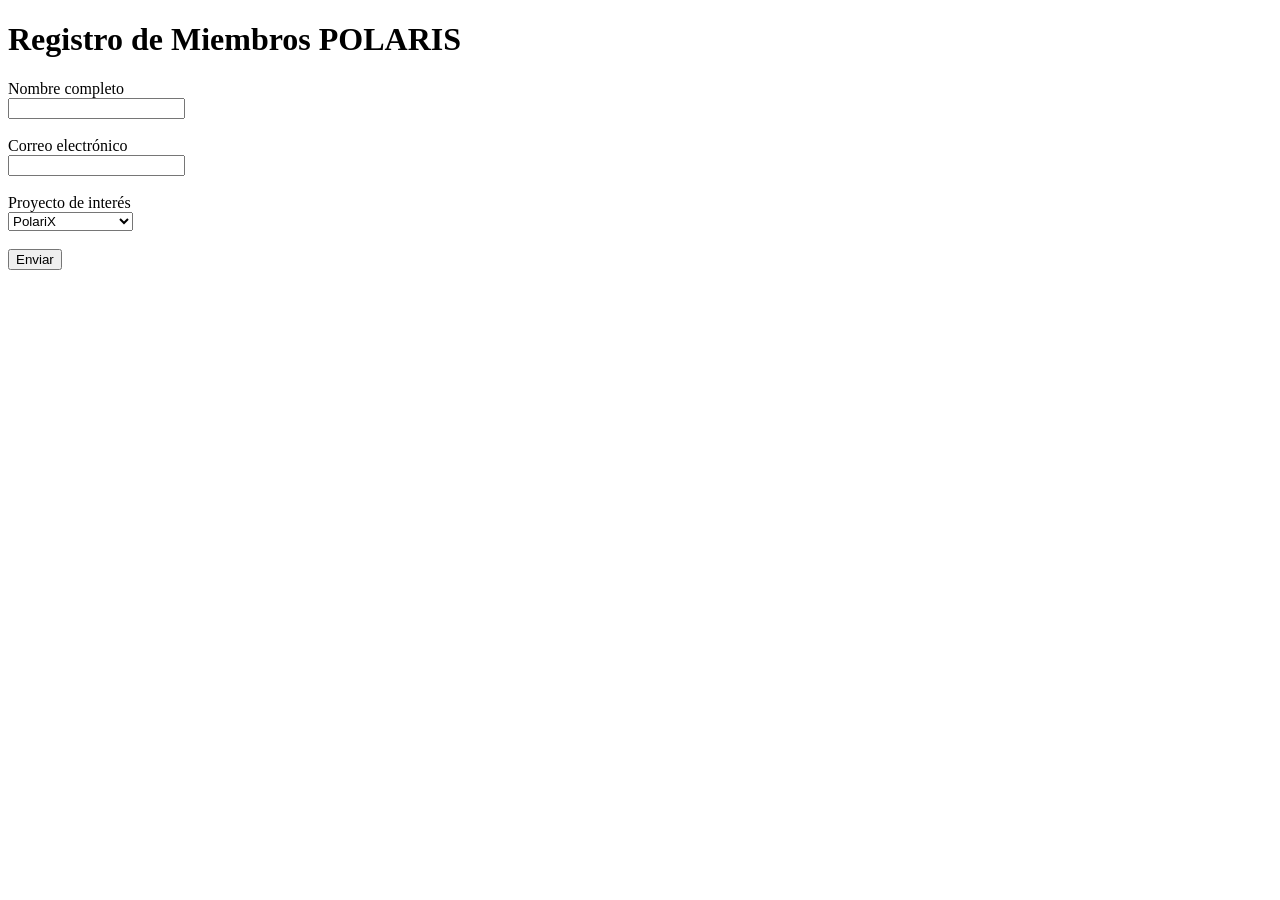
==== registro.html @ 7be594bd "Initial commit" ====
<!DOCTYPE html>
<html lang="es">

<head>
    <meta charset="UTF-8">
    <title>Registro POLARIS</title>
</head>

<body>

<h1>Registro de Miembros POLARIS</h1>

<form>

<label>Nombre completo</label><br>
<input type="text"><br><br>

<label>Correo electrónico</label><br>
<input type="email"><br><br>

<label>Proyecto de interés</label><br>
<select>
<option>PolariX</option>
<option>Mentes en Órbita</option>
<option>Hydronautas</option>
</select><br><br>

<button type="submit">Enviar</button>

</form>

</body>

</html>
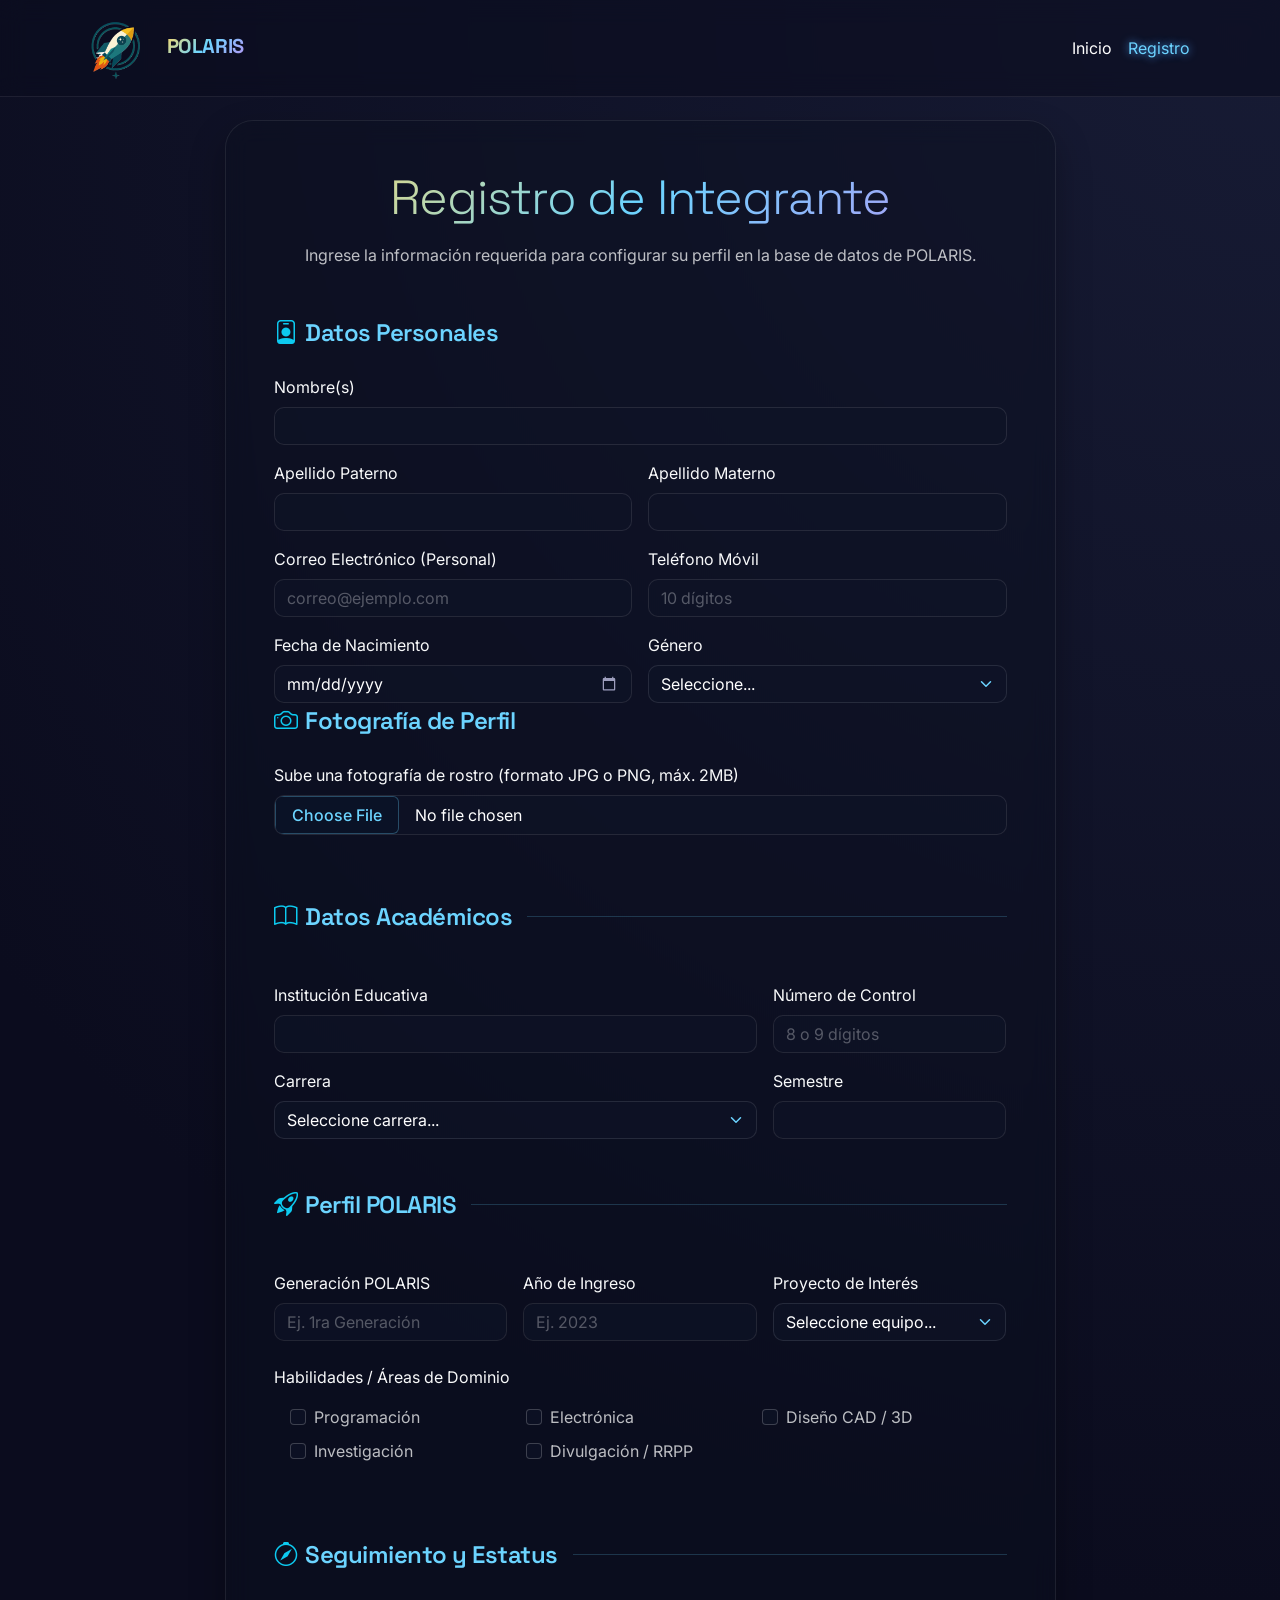
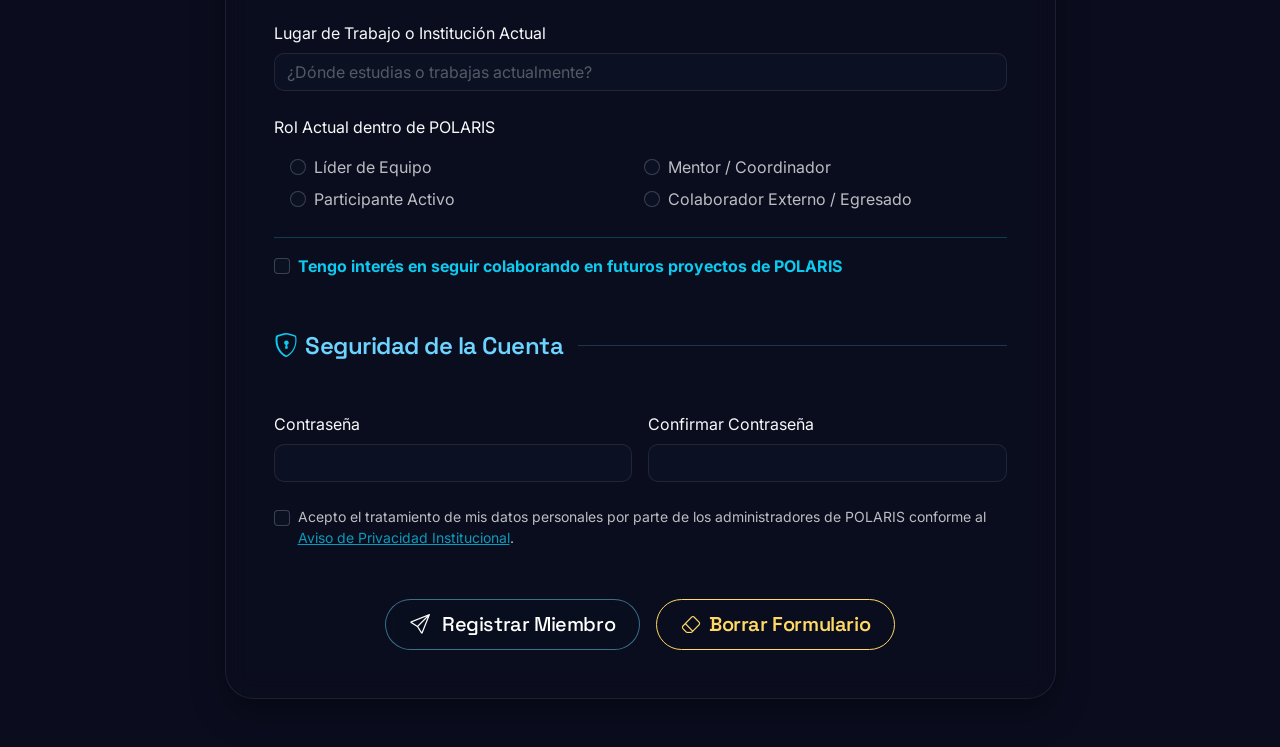
==== commit 667fecb4: "feat: agregar inputs avanzados al formulario de membresía POLARIS" ====
--- a/registro.html
+++ b/registro.html
@@ -1,34 +1,270 @@
 <!DOCTYPE html>
+
 <html lang="es">
-
-<head>
-    <meta charset="UTF-8">
-    <title>Registro POLARIS</title>
-</head>
-
-<body>
-
-<h1>Registro de Miembros POLARIS</h1>
-
-<form>
-
-<label>Nombre completo</label><br>
-<input type="text"><br><br>
-
-<label>Correo electrónico</label><br>
-<input type="email"><br><br>
-
-<label>Proyecto de interés</label><br>
-<select>
-<option>PolariX</option>
-<option>Mentes en Órbita</option>
-<option>Hydronautas</option>
-</select><br><br>
-
-<button type="submit">Enviar</button>
-
-</form>
-
-</body>
-
-</html>
+  <head>
+  <meta charset="UTF-8">
+    <meta name="viewport" content="width=device-width, initial-scale=1.0">
+    <title>Registro | POLARIS Registry</title>
+    <link href="https://cdn.jsdelivr.net/npm/bootstrap@5.3.2/dist/css/bootstrap.min.css" rel="stylesheet">
+    <link rel="stylesheet" href="https://cdn.jsdelivr.net/npm/bootstrap-icons@1.11.3/font/bootstrap-icons.min.css">
+    <link href="https://fonts.googleapis.com/css2?family=Space+Grotesk:wght@400;500;600;700&family=Inter:wght@300;400;500;600&display=swap" rel="stylesheet">
+    <link rel="stylesheet" href="css/styles.css">
+  </head>
+<body class="fondo-estelar">
+
+  <nav class="navbar navbar-expand-lg navbar-dark fixed-top navbar-vidrio">
+    <div class="container">
+    <a class="navbar-brand" href="index.html">
+<img src="images/logo.png"
+alt="Polaris"
+class="imagen-circular"
+style="height: 70px; width: 70px; margin-right: 10px; object-fit: cover;">      <span class="fw-bold texto-degradado">POLARIS</span>
+</a>
+<button class="navbar-toggler" type="button" data-bs-toggle="collapse" data-bs-target="#navbarPolaris">
+<span class="navbar-toggler-icon"></span>
+</button>
+<div class="collapse navbar-collapse" id="navbarPolaris">
+<ul class="navbar-nav ms-auto mb-2 mb-lg-0">
+<li class="nav-item"><a class="nav-link" href="index.html">Inicio</a></li>
+<li class="nav-item"><a class="nav-link active text-info" href="registro.html">Registro</a></li>
+</ul>
+</div>
+</div>
+</nav>
+
+<main class="container py-5 mt-5">
+<div class="row justify-content-center mt-4">
+<div class="col-lg-10 col-xl-9">
+
+  <div class="tarjeta-vidrio p-4 p-md-5">
+    <div class="text-center mb-5">
+      <h2 class="display-5 texto-degradado mb-3">Registro de Integrante</h2>
+      <p class="text-light opacity-75">Ingrese la información requerida para configurar su perfil en la base de datos de POLARIS.</p>
+    </div>
+
+    <form action="#" method="POST" id="registration-form">
+        
+      <fieldset class="mb-5">
+        <legend class="fs-4 mb-4"><i class="bi bi-person-badge text-info me-2"></i>Datos Personales</legend>
+        
+        <div class="mb-3">
+          <label for="first-name" class="form-label text-light">Nombre(s)</label>
+          <input type="text" class="form-control input-espacial" id="first-name" name="first-name" required>
+        </div>
+
+        <div class="row g-3 mb-3">
+          <div class="col-md-6">
+            <label for="last-name-p" class="form-label text-light">Apellido Paterno</label>
+            <input type="text" class="form-control input-espacial" id="last-name-p" name="last-name-p" required>
+          </div>
+          <div class="col-md-6">
+            <label for="last-name-m" class="form-label text-light">Apellido Materno</label>
+            <input type="text" class="form-control input-espacial" id="last-name-m" name="last-name-m" required>
+          </div>
+        </div>
+
+        <div class="row g-3 mb-3">
+          <div class="col-md-6">
+            <label for="personal-email" class="form-label text-light">Correo Electrónico (Personal)</label>
+            <input type="email" class="form-control input-espacial" id="personal-email" name="personal-email" required placeholder="correo@ejemplo.com">
+          </div>
+          <div class="col-md-6">
+            <label for="phone" class="form-label text-light">Teléfono Móvil</label>
+            <input type="tel" class="form-control input-espacial" id="phone" name="phone" required placeholder="10 dígitos" pattern="[0-9]{10}">
+          </div>
+        </div>
+
+        <div class="row g-3">
+          <div class="col-md-6">
+            <label for="birth-date" class="form-label text-light">Fecha de Nacimiento</label>
+            <input type="date" class="form-control input-espacial" id="birth-date" name="birth-date" required>
+          </div>
+          <div class="col-md-6">
+            <label for="gender" class="form-label text-light">Género</label>
+            <select class="form-select input-espacial" id="gender" name="gender" required>
+              <option value="" disabled selected>Seleccione...</option>
+              <option value="M">Masculino</option>
+              <option value="F">Femenino</option>
+              <option value="O">Otro / Prefiero no decirlo</option>
+            </select>
+          </div>
+        </div>
+        <legend class="fs-4 mb-4"><i class="bi bi-camera text-info me-2"></i>Fotografía de Perfil</legend>
+<div class="mb-3">
+<label for="profile-pic" class="form-label text-light">Sube una fotografía de rostro (formato JPG o PNG, máx. 2MB)</label>
+<input type="file" class="form-control input-espacial" id="profile-pic" name="profile-pic" accept="image/png, image/jpeg" required>
+</div>
+      </fieldset>
+      
+
+
+
+      <fieldset class="mb-5">
+        <legend class="fs-4 mb-4"><i class="bi bi-book text-info me-2"></i>Datos Académicos</legend>
+        
+        <div class="row g-3 mb-3">
+          <div class="col-md-8">
+            <label for="institution" class="form-label text-light">Institución Educativa</label>
+            <input type="text" class="form-control input-espacial" id="institution" name="institution" required>
+          </div>
+          <div class="col-md-4">
+            <label for="student-id" class="form-label text-light">Número de Control</label>
+            <input type="text" class="form-control input-espacial" id="student-id" name="student-id" placeholder="8 o 9 dígitos" required>
+          </div>
+        </div>
+
+        <div class="row g-3">
+          <div class="col-md-8">
+            <label for="career" class="form-label text-light">Carrera</label>
+            <select class="form-select input-espacial" id="career" name="career" required>
+              <option value="" disabled selected>Seleccione carrera...</option>
+              <option value="sistemas">Ing. en Sistemas Computacionales</option>
+              <option value="mecatronica">Ing. Mecatrónica</option>
+              <option value="electronica">Ing. Electrónica</option>
+              <option value="redes">Ing. en Redes</option>
+              <option value="otra">Otra</option>
+            </select>
+          </div>
+          <div class="col-md-4">
+            <label for="semester" class="form-label text-light">Semestre</label>
+            <input type="number" class="form-control input-espacial" id="semester" name="semester" min="1" max="14" required>
+          </div>
+        </div>
+      </fieldset>
+
+      <fieldset class="mb-5">
+        <legend class="fs-4 mb-4"><i class="bi bi-rocket-takeoff text-info me-2"></i>Perfil POLARIS</legend>
+        
+        <div class="row g-3 mb-4">
+          <div class="col-md-4">
+            <label for="polaris-gen" class="form-label text-light">Generación POLARIS</label>
+            <input type="text" class="form-control input-espacial" id="polaris-gen" name="polaris-gen" placeholder="Ej. 1ra Generación" required>
+          </div>
+          <div class="col-md-4">
+            <label for="admission-year" class="form-label text-light">Año de Ingreso</label>
+            <input type="number" class="form-control input-espacial" id="admission-year" name="admission-year" min="2020" max="2030" placeholder="Ej. 2023" required>
+          </div>
+          <div class="col-md-4">
+            <label for="project-interest" class="form-label text-light">Proyecto de Interés</label>
+            <select class="form-select input-espacial" id="project-interest" name="project-interest" required>
+              <option value="" disabled selected>Seleccione equipo...</option>
+              <option value="mentes">Mentes en Órbita</option>
+              <option value="polarix">PolariX</option>
+              <option value="hydronautas">Hydronautas</option>
+              <option value="otro">Otro</option>
+            </select>
+          </div>
+        </div>
+
+        <div class="mb-4">
+          <label class="form-label text-light d-block mb-3">Habilidades / Áreas de Dominio</label>
+          <div class="row g-2 px-3">
+            <div class="col-md-4 col-sm-6">
+              <div class="form-check custom-checkbox">
+                <input class="form-check-input input-espacial-check" type="checkbox" value="programacion" id="hab-prog">
+                <label class="form-check-label text-light opacity-75" for="hab-prog">Programación</label>
+              </div>
+            </div>
+            <div class="col-md-4 col-sm-6">
+              <div class="form-check custom-checkbox">
+                <input class="form-check-input input-espacial-check" type="checkbox" value="electronica" id="hab-elec">
+                <label class="form-check-label text-light opacity-75" for="hab-elec">Electrónica</label>
+              </div>
+            </div>
+            <div class="col-md-4 col-sm-6">
+              <div class="form-check custom-checkbox">
+                <input class="form-check-input input-espacial-check" type="checkbox" value="cad" id="hab-cad">
+                <label class="form-check-label text-light opacity-75" for="hab-cad">Diseño CAD / 3D</label>
+              </div>
+            </div>
+            <div class="col-md-4 col-sm-6">
+              <div class="form-check custom-checkbox">
+                <input class="form-check-input input-espacial-check" type="checkbox" value="investigacion" id="hab-inv">
+                <label class="form-check-label text-light opacity-75" for="hab-inv">Investigación</label>
+              </div>
+            </div>
+            <div class="col-md-4 col-sm-6">
+              <div class="form-check custom-checkbox">
+                <input class="form-check-input input-espacial-check" type="checkbox" value="divulgacion" id="hab-div">
+                <label class="form-check-label text-light opacity-75" for="hab-div">Divulgación / RRPP</label>
+              </div>
+            </div>
+          </div>
+        </div>
+      </fieldset>
+
+      <fieldset class="mb-5">
+        <legend class="fs-4 mb-4"><i class="bi bi-compass text-info me-2"></i>Seguimiento y Estatus</legend>
+
+        <div class="mb-4">
+          <label for="current-workplace" class="form-label text-light">Lugar de Trabajo o Institución Actual</label>
+          <input type="text" class="form-control input-espacial" id="current-workplace" name="current-workplace" placeholder="¿Dónde estudias o trabajas actualmente?">
+        </div>
+
+        <div class="mb-4">
+          <label class="form-label text-light d-block mb-3">Rol Actual dentro de POLARIS</label>
+          <div class="row g-2 px-3">
+            <div class="col-md-6">
+              <div class="form-check">
+                <input class="form-check-input input-espacial-radio" type="radio" name="current-role" id="rol-lider" value="lider" required>
+                <label class="form-check-label text-light opacity-75" for="rol-lider">Líder de Equipo</label>
+              </div>
+              <div class="form-check mt-2">
+                <input class="form-check-input input-espacial-radio" type="radio" name="current-role" id="rol-participante" value="participante" required >
+                <label class="form-check-label text-light opacity-75" for="rol-participante">Participante Activo</label>
+              </div>
+            </div>
+            <div class="col-md-6">
+              <div class="form-check">
+                <input class="form-check-input input-espacial-radio" type="radio" name="current-role" id="rol-mentor" value="mentor" required>
+                <label class="form-check-label text-light opacity-75" for="rol-mentor">Mentor / Coordinador</label>
+              </div>
+              <div class="form-check mt-2">
+                <input class="form-check-input input-espacial-radio" type="radio" name="current-role" id="rol-colaborador" value="colaborador" required>
+                <label class="form-check-label text-light opacity-75" for="rol-colaborador">Colaborador Externo / Egresado</label>
+              </div>
+            </div>
+          </div>
+        </div>
+
+        <div class="form-check custom-checkbox mt-4 border-top border-info border-opacity-25 pt-3">
+          <input class="form-check-input input-espacial-check" type="checkbox" value="si" id="continue-collaborating" >
+          <label class="form-check-label text-info fw-bold" for="continue-collaborating">
+            Tengo interés en seguir colaborando en futuros proyectos de POLARIS
+          </label>
+        </div>
+      </fieldset>
+
+      <fieldset class="mb-5">
+        <legend class="fs-4 mb-4"><i class="bi bi-shield-lock text-info me-2"></i>Seguridad de la Cuenta</legend>
+        <div class="row g-3">
+          <div class="col-md-6">
+            <label for="password" class="form-label text-light">Contraseña</label>
+            <input type="password" class="form-control input-espacial" id="password" name="password" required minlength="8">
+          </div>
+          <div class="col-md-6">
+            <label for="confirm-password" class="form-label text-light">Confirmar Contraseña</label>
+            <input type="password" class="form-control input-espacial" id="confirm-password" name="confirm-password" required minlength="8">
+          </div>
+        </div>
+
+        <br>
+        <div class="form-check custom-checkbox">
+          <input class="form-check-input input-espacial-check" type="checkbox" value="" id="privacyPolicy" required>
+          <label class="form-check-label text-light small opacity-75" for="privacyPolicy">
+            Acepto el tratamiento de mis datos personales por parte de los administradores de POLARIS conforme al <a href="#" class="text-info">Aviso de Privacidad Institucional</a>.
+          </label>
+          <div class="invalid-feedback">
+            Debe aceptar los términos para continuar.
+          </div>
+        </div>
+      </fieldset>
+
+      <div class="d-flex flex-wrap gap-3 justify-content-center mt-4">
+        <button type="submit" class="btn boton-neon btn-lg px-4"><i class="bi bi-send me-2"></i> Registrar Miembro</button>
+        <button type="reset" class="btn boton-contorno-neon btn-lg px-4"><i class="bi bi-eraser me-2"></i>Borrar Formulario</button>
+      </div>
+    </form>
+
+  </div>
+</div>
--- a/css/styles.css
+++ b/css/styles.css
@@ -0,0 +1,305 @@
+/* === RESET Y BASE === */
+* {
+  margin: 0;
+  padding: 0;
+  box-sizing: border-box;
+}
+
+body {
+  font-family: 'Inter', sans-serif;
+  background-color: #0B0C1E;
+  color: #e0e0f0;
+  scroll-behavior: smooth;
+  display: flex;
+  flex-direction: column;
+  min-height: 100vh; /* Para que el footer se quede abajo si hay poco contenido */
+}
+
+/* Utilidad para páginas   secundarias que no tienen imagen hero */
+.fondo-estelar {
+  background-image: radial-gradient(circle at top right, rgba(26, 31, 58, 0.8), #0B0C1E 60%);
+}
+
+h1, h2, h3, h4, h5, legend, .navbar-brand, .btn {
+  font-family: 'Space Grotesk', sans-serif;
+  font-weight: 600;
+  letter-spacing: -0.02em;
+}
+
+/* === VARIABLES (paleta de colores) === */
+:root {
+  --espacio-profundo: #0B0C1E;
+  --nebulosa: #1A1F3A;
+  --noche-violacea: #2D2F5E;
+  --neon-azul: #4A9FF5;
+  --cian-cosmico: #6CD4FF;
+  --brillo-estelar: #FFD966;
+  --fondo-vidrio: rgba(10, 15, 30, 0.4);
+  --borde-vidrio: rgba(255, 255, 255, 0.08);
+}
+
+.texto-degradado {
+  background: linear-gradient(135deg, #FFD966, #6CD4FF, #B794F4);
+  -webkit-background-clip: text;
+  -webkit-text-fill-color: transparent;
+  background-clip: text;
+}
+
+/* === BARRA DE NAVEGACIÓN === */
+.navbar-vidrio {
+  background: rgba(11, 12, 30, 0.6); /* Un poco más opaco para legibilidad global */
+  backdrop-filter: blur(12px);
+  -webkit-backdrop-filter: blur(12px);
+  border-bottom: 1px solid var(--borde-vidrio);
+}
+.navbar-vidrio .navbar-brand,
+.navbar-vidrio .nav-link {
+  color: white !important;
+  transition: color 0.2s;
+}
+.navbar-vidrio .nav-link:hover, .navbar-vidrio .nav-link.active {
+  color: var(--cian-cosmico) !important;
+  text-shadow: 0 0 8px var(--neon-azul);
+}
+
+/* === BOTONES PERSONALIZADOS === */
+.boton-neon {
+  border-radius: 50px;
+  padding: 0.6rem 2rem;
+  font-weight: 500;
+  border: 1px solid rgba(106, 212, 255, 0.5);
+  background: rgba(10, 20, 40, 0.2);
+  backdrop-filter: blur(4px);
+  color: white;
+  transition: 0.2s;
+}
+.boton-neon:hover {
+  background: var(--neon-azul);
+  border-color: var(--neon-azul);
+  color: #0B0C1E;
+  box-shadow: 0 0 25px var(--neon-azul);
+  transform: translateY(-2px);
+}
+.boton-contorno-neon {
+  border-radius: 50px;
+  border: 1px solid var(--brillo-estelar);
+  color: var(--brillo-estelar);
+  background: transparent;
+  transition: 0.2s;
+}
+.boton-contorno-neon:hover {
+  background: var(--brillo-estelar);
+  border-color: var(--brillo-estelar);
+  color: #0B0C1E;
+  box-shadow: 0 0 25px var(--brillo-estelar);
+  transform: translateY(-2px);
+}
+
+/* === TARJETAS DE VIDRIO (glassmorphism) === */
+.tarjeta-vidrio {
+  background: var(--fondo-vidrio);
+  backdrop-filter: blur(12px);
+  -webkit-backdrop-filter: blur(12px);
+  border: 1px solid var(--borde-vidrio);
+  border-radius: 28px;
+  transition: transform 0.3s ease, border-color 0.2s;
+  overflow: hidden;
+  color: #f0f0ff;
+  box-shadow: 0 15px 35px rgba(0, 0, 0, 0.3);
+}
+/* Evitar el hover transform en el formulario para no marear al usuario al escribir */
+div.tarjeta-vidrio:not(.p-4):hover {
+  transform: translateY(-8px);
+  border-color: rgba(106, 212, 255, 0.3);
+}
+
+/* === ESTILOS DEL FORMULARIO DE REGISTRO === */
+fieldset {
+  border: none;
+  border-top: 1px solid rgba(106, 212, 255, 0.2);
+  padding-top: 1.5rem;
+  margin-top: 1.5rem;
+}
+fieldset:first-of-type {
+  border-top: none;
+  padding-top: 0;
+  margin-top: 0;
+}
+legend {
+  color: var(--cian-cosmico);
+  padding-right: 15px;
+  width: auto;
+  float: none;
+}
+
+.input-espacial {
+  background-color: rgba(15, 20, 40, 0.6) !important;
+  border: 1px solid rgba(255, 255, 255, 0.1) !important;
+  color: #fff !important;
+  border-radius: 10px;
+  transition: all 0.3s ease;
+}
+.input-espacial::placeholder {
+  color: rgba(255, 255, 255, 0.3) !important;
+}
+.input-espacial:focus {
+  background-color: rgba(20, 30, 60, 0.8) !important;
+  border-color: var(--cian-cosmico) !important;
+  box-shadow: 0 0 15px rgba(108, 212, 255, 0.2) !important;
+  outline: none;
+}
+/* Color de iconos en selects */
+.form-select.input-espacial {
+  background-image: url("data:image/svg+xml,%3csvg xmlns='http://www.w3.org/2000/svg' viewBox='0 0 16 16'%3e%3cpath fill='none' stroke='%236CD4FF' stroke-linecap='round' stroke-linejoin='round' stroke-width='2' d='m2 5 6 6 6-6'/%3e%3c/svg%3e") !important;
+}
+/* Color del calendario en input type="date" (Solo Webkit) */
+.input-espacial::-webkit-calendar-picker-indicator {
+  filter: invert(1) sepia(100%) saturate(10000%) hue-rotate(180deg);
+  opacity: 0.7;
+  cursor: pointer;
+}
+
+/* === SECCIONES DEL INDEX === */
+section {
+  scroll-margin-top: 70px;
+  padding: 5rem 0;
+  position: relative;
+}
+
+/* === HERO === */
+.hero {
+  min-height: 90vh;
+  display: flex;
+  align-items: center;
+  position: relative;
+  padding: 0;
+  background-image: url('https://images.unsplash.com/photo-1446776811953-b23d57bd21aa?ixlib=rb-4.0.3&auto=format&fit=crop&w=1950&q=80');
+  background-size: cover;
+  background-position: center 30%;
+  background-attachment: fixed;
+}
+.hero-capa {
+  position: absolute;
+  top: 0; left: 0; width: 100%; height: 100%;
+  background: radial-gradient(circle at 20% 30%, rgba(11,12,30,0.65) 0%, rgba(10,15,40,0.85) 100%);
+}
+
+/* === CÍRCULO LOGO  === */
+.circulo-logo {
+  width: 200px;
+  height: 200px;
+  border-radius: 50%;
+  background: linear-gradient(145deg, #1A1F3A, #2D2F5E);
+  display: flex;
+  align-items: center;
+  justify-content: center;
+  margin: 0 auto;
+  border: 2px solid var(--cian-cosmico);
+}
+
+/* === MIEMBROS Y PROYECTOS (Código original conservado) === */
+.img-proyecto {
+  height: 200px;
+  object-fit: cover;
+  border-bottom: 2px solid var(--neon-azul);
+}
+.insignia-proyecto {
+  background: rgba(45, 47, 94, 0.7);
+  backdrop-filter: blur(4px);
+  padding: 0.3rem 1rem;
+  border-radius: 40px;
+  font-size: 0.8rem;
+  border-left: 3px solid var(--neon-azul);
+  color: #d0daff;
+}
+.seccion-polaris {
+  background-image: url('https://images.unsplash.com/photo-1464802686167-b939a6910659?ixlib=rb-4.0.3&auto=format&fit=crop&w=1950&q=80');
+  background-size: cover;
+  background-position: center 40%;
+  background-attachment: fixed;
+  position: relative;
+  padding: 5rem 0;
+  border-top: 1px solid rgba(106, 212, 255, 0.3);
+  border-bottom: 1px solid rgba(106, 212, 255, 0.3);
+}
+.capa-polaris {
+  position: absolute; top: 0; left: 0; width: 100%; height: 100%;
+  background: radial-gradient(circle at 30% 40%, rgba(0, 5, 15, 0.5) 0%, rgba(0, 5, 20, 0.7) 100%);
+  z-index: 1;
+}
+.seccion-polaris .container { position: relative; z-index: 2; }
+
+/* === PIE DE PÁGINA === */
+footer {
+  background: #070814;
+  border-top: 1px solid #2D2F5E;
+}
+hr { border-color: #2D2F5E; }
+.borde-inferior-info { border-bottom: 3px solid var(--neon-azul); }
+
+
+.imagen-circular {
+  width: 100%; 
+  height: 100%;
+  object-fit: cover; 
+  border-radius: 50%; 
+}
+
+
+
+
+
+
+.input-espacial-check,
+.input-espacial-radio {
+background-color: rgba(15, 20, 40, 0.6);
+border: 1px solid rgba(255, 255, 255, 0.2);
+transition: all 0.3s ease;
+cursor: pointer;
+}
+
+.input-espacial-check:checked,
+.input-espacial-radio:checked {
+background-color: var(--neon-azul) !important;
+border-color: var(--cian-cosmico) !important;
+box-shadow: 0 0 12px rgba(108, 212, 255, 0.4);
+}
+
+.input-espacial-check:focus,
+.input-espacial-radio:focus {
+box-shadow: 0 0 0 0.25rem rgba(108, 212, 255, 0.25);
+border-color: var(--cian-cosmico);
+}
+
+.form-check-label {
+cursor: pointer;
+transition: color 0.3s ease;
+}
+
+.input-espacial-check:checked ~ .form-check-label,
+.input-espacial-radio:checked ~ .form-check-label {
+color: white !important;
+opacity: 1 !important;
+}
+
+
+
+.input-espacial::file-selector-button {
+background-color: rgba(10, 20, 40, 0.8);
+color: var(--cian-cosmico);
+border: 1px solid rgba(106, 212, 255, 0.3);
+border-radius: 6px;
+padding: 0.375rem 1rem;
+margin-inline-end: 1rem;
+transition: all 0.3s ease;
+cursor: pointer;
+font-family: 'Inter', sans-serif;
+font-weight: 500;
+}
+
+.input-espacial::file-selector-button:hover {
+background-color: var(--neon-azul);
+color: #0B0C1E;
+border-color: var(--neon-azul);
+box-shadow: 0 0 15px rgba(106, 212, 255, 0.4);
+}
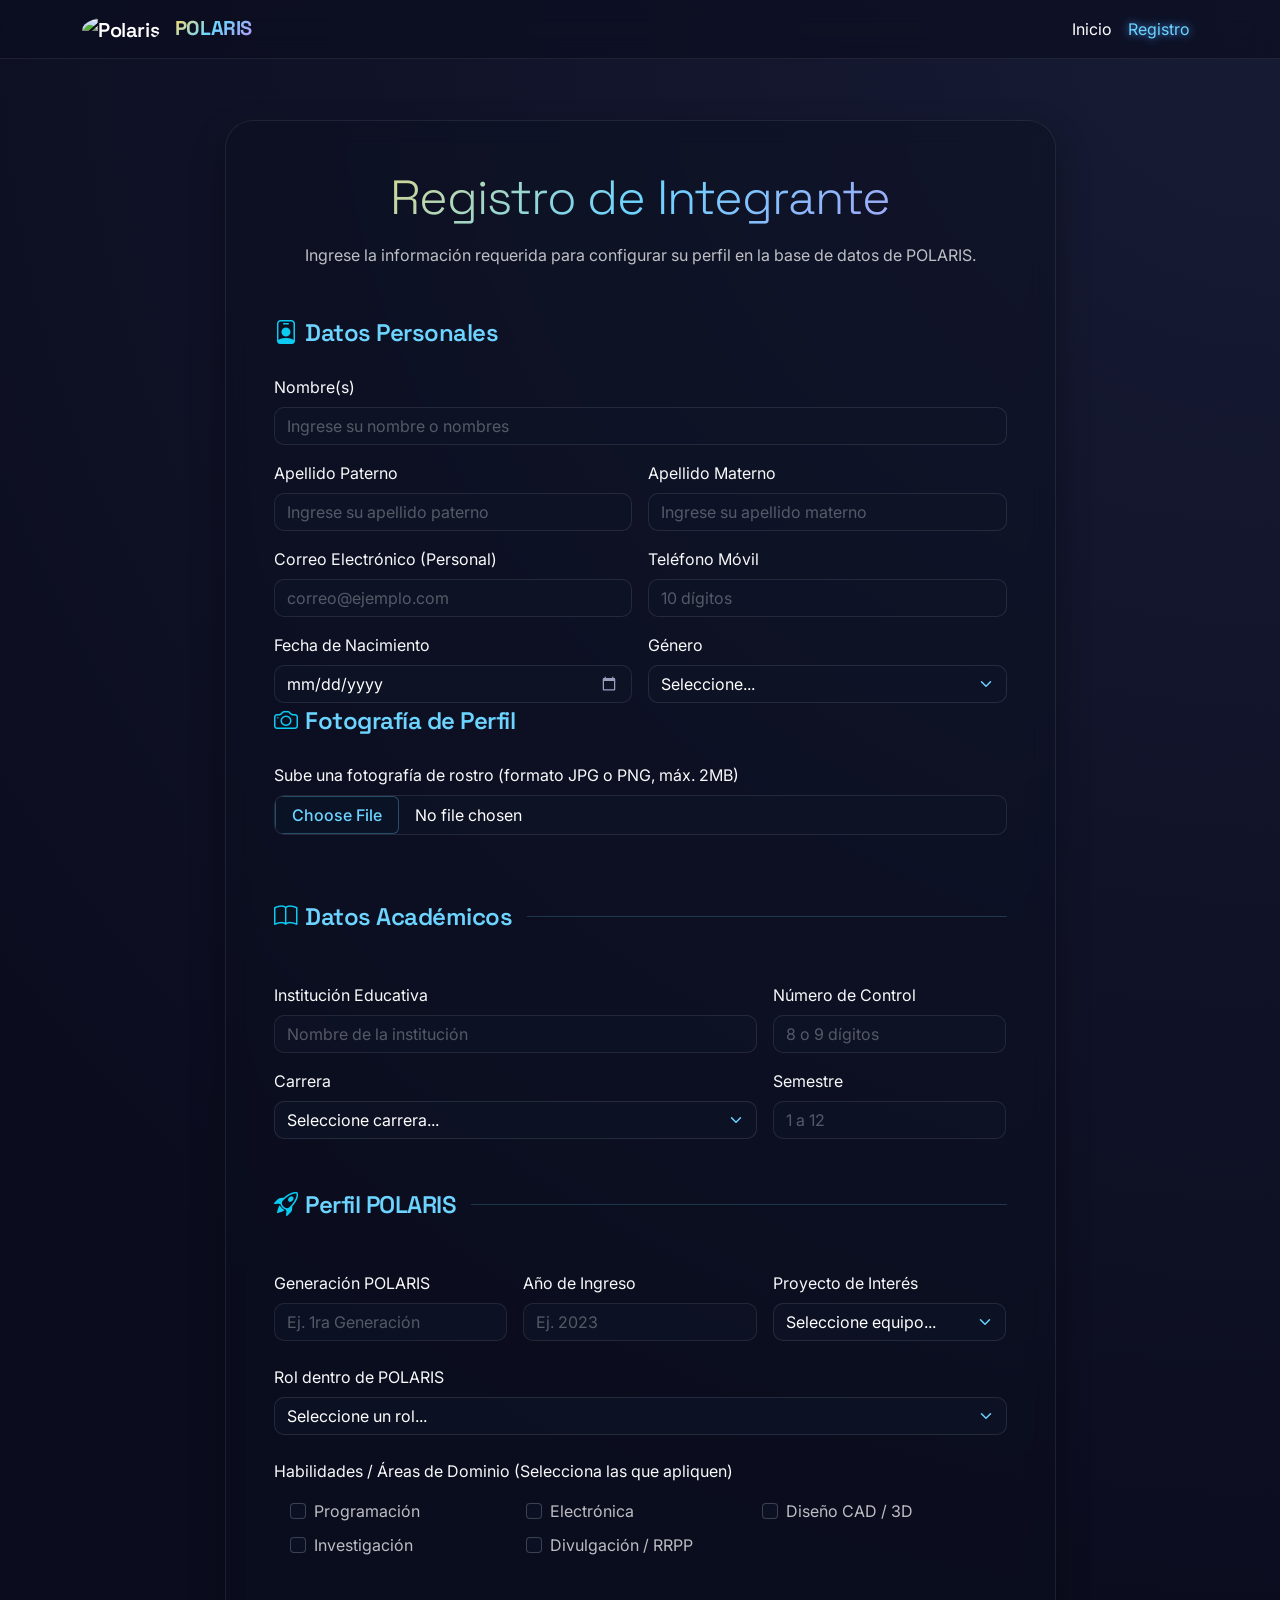
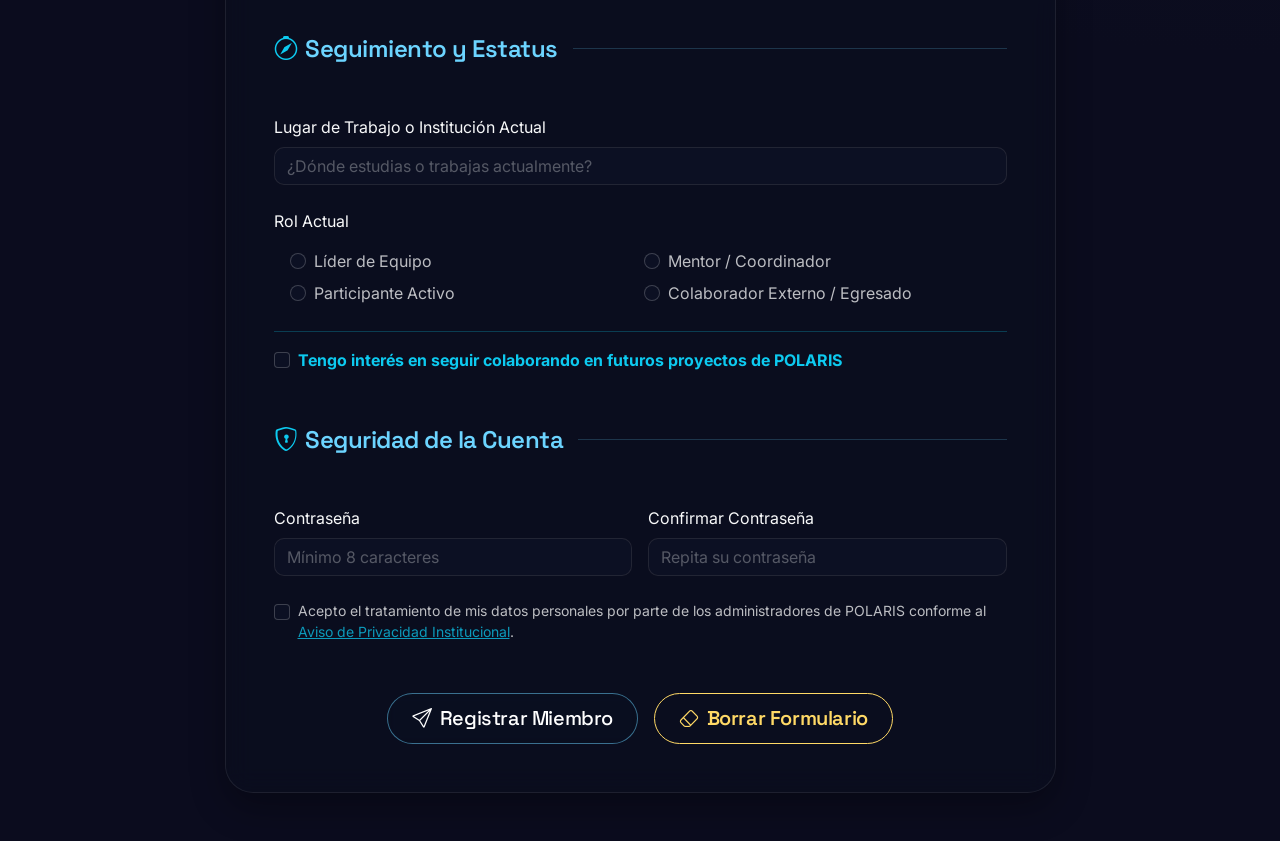
==== commit e0b67ecf: "feat: Implementar validación HTML en formulario POLARIS" ====
--- a/registro.html
+++ b/registro.html
@@ -4,7 +4,7 @@
   <head>
   <meta charset="UTF-8">
     <meta name="viewport" content="width=device-width, initial-scale=1.0">
-    <title>Registro | POLARIS Registry</title>
+    <title>Registro  | POLARIS Registry</title>
     <link href="https://cdn.jsdelivr.net/npm/bootstrap@5.3.2/dist/css/bootstrap.min.css" rel="stylesheet">
     <link rel="stylesheet" href="https://cdn.jsdelivr.net/npm/bootstrap-icons@1.11.3/font/bootstrap-icons.min.css">
     <link href="https://fonts.googleapis.com/css2?family=Space+Grotesk:wght@400;500;600;700&family=Inter:wght@300;400;500;600&display=swap" rel="stylesheet">
@@ -15,7 +15,7 @@
   <nav class="navbar navbar-expand-lg navbar-dark fixed-top navbar-vidrio">
     <div class="container">
     <a class="navbar-brand" href="index.html">
-<img src="images/logo.png"
+<img src="imagenes/logo.png"
 alt="Polaris"
 class="imagen-circular"
 style="height: 70px; width: 70px; margin-right: 10px; object-fit: cover;">      <span class="fw-bold texto-degradado">POLARIS</span>
@@ -49,28 +49,28 @@
         
         <div class="mb-3">
           <label for="first-name" class="form-label text-light">Nombre(s)</label>
-          <input type="text" class="form-control input-espacial" id="first-name" name="first-name" required>
+          <input type="text" class="form-control input-espacial" id="first-name" name="first-name" required maxlength="50" placeholder="Ingrese su nombre o nombres">
         </div>
 
         <div class="row g-3 mb-3">
           <div class="col-md-6">
             <label for="last-name-p" class="form-label text-light">Apellido Paterno</label>
-            <input type="text" class="form-control input-espacial" id="last-name-p" name="last-name-p" required>
+            <input type="text" class="form-control input-espacial" id="last-name-p" name="last-name-p" required maxlength="30" placeholder="Ingrese su apellido paterno">
           </div>
           <div class="col-md-6">
             <label for="last-name-m" class="form-label text-light">Apellido Materno</label>
-            <input type="text" class="form-control input-espacial" id="last-name-m" name="last-name-m" required>
+            <input type="text" class="form-control input-espacial" id="last-name-m" name="last-name-m" required maxlength="30" placeholder="Ingrese su apellido materno">
           </div>
         </div>
 
         <div class="row g-3 mb-3">
           <div class="col-md-6">
             <label for="personal-email" class="form-label text-light">Correo Electrónico (Personal)</label>
-            <input type="email" class="form-control input-espacial" id="personal-email" name="personal-email" required placeholder="correo@ejemplo.com">
+            <input type="email" class="form-control input-espacial" id="personal-email" name="personal-email" required maxlength="80" placeholder="correo@ejemplo.com">
           </div>
           <div class="col-md-6">
             <label for="phone" class="form-label text-light">Teléfono Móvil</label>
-            <input type="tel" class="form-control input-espacial" id="phone" name="phone" required placeholder="10 dígitos" pattern="[0-9]{10}">
+            <input type="tel" class="form-control input-espacial" id="phone" name="phone" required placeholder="10 dígitos" pattern="[0-9]{10}" maxlength="10">
           </div>
         </div>
 
@@ -105,11 +105,11 @@
         <div class="row g-3 mb-3">
           <div class="col-md-8">
             <label for="institution" class="form-label text-light">Institución Educativa</label>
-            <input type="text" class="form-control input-espacial" id="institution" name="institution" required>
+            <input type="text" class="form-control input-espacial" id="institution" name="institution" required maxlength="100" placeholder="Nombre de la institución">
           </div>
           <div class="col-md-4">
             <label for="student-id" class="form-label text-light">Número de Control</label>
-            <input type="text" class="form-control input-espacial" id="student-id" name="student-id" placeholder="8 o 9 dígitos" required>
+            <input type="text" class="form-control input-espacial" id="student-id" name="student-id" placeholder="8 o 9 dígitos" pattern="[0-9]{8,9}" maxlength="9" required>
           </div>
         </div>
 
@@ -127,18 +127,20 @@
           </div>
           <div class="col-md-4">
             <label for="semester" class="form-label text-light">Semestre</label>
-            <input type="number" class="form-control input-espacial" id="semester" name="semester" min="1" max="14" required>
-          </div>
-        </div>
-      </fieldset>
-
+            <input type="number" class="form-control input-espacial" id="semester" name="semester" min="1" max="12" required placeholder="1 a 12">
+          </div>
+        </div>
+      </fieldset>
+
+
+      
       <fieldset class="mb-5">
         <legend class="fs-4 mb-4"><i class="bi bi-rocket-takeoff text-info me-2"></i>Perfil POLARIS</legend>
         
         <div class="row g-3 mb-4">
           <div class="col-md-4">
             <label for="polaris-gen" class="form-label text-light">Generación POLARIS</label>
-            <input type="text" class="form-control input-espacial" id="polaris-gen" name="polaris-gen" placeholder="Ej. 1ra Generación" required>
+            <input type="text" class="form-control input-espacial" id="polaris-gen" name="polaris-gen" placeholder="Ej. 1ra Generación" maxlength="30" required>
           </div>
           <div class="col-md-4">
             <label for="admission-year" class="form-label text-light">Año de Ingreso</label>
@@ -157,35 +159,47 @@
         </div>
 
         <div class="mb-4">
-          <label class="form-label text-light d-block mb-3">Habilidades / Áreas de Dominio</label>
+          <label for="polaris-role" class="form-label text-light">Rol dentro de POLARIS</label>
+          <select class="form-select input-espacial" id="polaris-role" name="polaris-role" required>
+            <option value="" disabled selected>Seleccione un rol...</option>
+            <option value="investigador">Investigador</option>
+            <option value="desarrollador">Desarrollador</option>
+            <option value="diseñador">Diseñador</option>
+            <option value="colaborador">Colaborador</option>
+            <option value="lider">Líder de equipo</option>
+          </select>
+        </div>
+
+        <div class="mb-4">
+          <label class="form-label text-light d-block mb-3">Habilidades / Áreas de Dominio (Selecciona las que apliquen)</label>
           <div class="row g-2 px-3">
             <div class="col-md-4 col-sm-6">
               <div class="form-check custom-checkbox">
-                <input class="form-check-input input-espacial-check" type="checkbox" value="programacion" id="hab-prog">
+                <input class="form-check-input input-espacial-check" type="checkbox" value="programacion" id="hab-prog" name="skills[]">
                 <label class="form-check-label text-light opacity-75" for="hab-prog">Programación</label>
               </div>
             </div>
             <div class="col-md-4 col-sm-6">
               <div class="form-check custom-checkbox">
-                <input class="form-check-input input-espacial-check" type="checkbox" value="electronica" id="hab-elec">
+                <input class="form-check-input input-espacial-check" type="checkbox" value="electronica" id="hab-elec" name="skills[]">
                 <label class="form-check-label text-light opacity-75" for="hab-elec">Electrónica</label>
               </div>
             </div>
             <div class="col-md-4 col-sm-6">
               <div class="form-check custom-checkbox">
-                <input class="form-check-input input-espacial-check" type="checkbox" value="cad" id="hab-cad">
+                <input class="form-check-input input-espacial-check" type="checkbox" value="cad" id="hab-cad" name="skills[]">
                 <label class="form-check-label text-light opacity-75" for="hab-cad">Diseño CAD / 3D</label>
               </div>
             </div>
             <div class="col-md-4 col-sm-6">
               <div class="form-check custom-checkbox">
-                <input class="form-check-input input-espacial-check" type="checkbox" value="investigacion" id="hab-inv">
+                <input class="form-check-input input-espacial-check" type="checkbox" value="investigacion" id="hab-inv" name="skills[]">
                 <label class="form-check-label text-light opacity-75" for="hab-inv">Investigación</label>
               </div>
             </div>
             <div class="col-md-4 col-sm-6">
               <div class="form-check custom-checkbox">
-                <input class="form-check-input input-espacial-check" type="checkbox" value="divulgacion" id="hab-div">
+                <input class="form-check-input input-espacial-check" type="checkbox" value="divulgacion" id="hab-div" name="skills[]">
                 <label class="form-check-label text-light opacity-75" for="hab-div">Divulgación / RRPP</label>
               </div>
             </div>
@@ -198,29 +212,29 @@
 
         <div class="mb-4">
           <label for="current-workplace" class="form-label text-light">Lugar de Trabajo o Institución Actual</label>
-          <input type="text" class="form-control input-espacial" id="current-workplace" name="current-workplace" placeholder="¿Dónde estudias o trabajas actualmente?">
-        </div>
-
-        <div class="mb-4">
-          <label class="form-label text-light d-block mb-3">Rol Actual dentro de POLARIS</label>
+          <input type="text" class="form-control input-espacial" id="current-workplace" name="current-workplace" maxlength="100" placeholder="¿Dónde estudias o trabajas actualmente?">
+        </div>
+
+        <div class="mb-4">
+          <label class="form-label text-light d-block mb-3">Rol Actual</label>
           <div class="row g-2 px-3">
             <div class="col-md-6">
               <div class="form-check">
-                <input class="form-check-input input-espacial-radio" type="radio" name="current-role" id="rol-lider" value="lider" required>
+                <input class="form-check-input input-espacial-radio" type="radio" name="current-role" id="rol-lider" value="lider">
                 <label class="form-check-label text-light opacity-75" for="rol-lider">Líder de Equipo</label>
               </div>
               <div class="form-check mt-2">
-                <input class="form-check-input input-espacial-radio" type="radio" name="current-role" id="rol-participante" value="participante" required >
+                <input class="form-check-input input-espacial-radio" type="radio" name="current-role" id="rol-participante" value="participante">
                 <label class="form-check-label text-light opacity-75" for="rol-participante">Participante Activo</label>
               </div>
             </div>
             <div class="col-md-6">
               <div class="form-check">
-                <input class="form-check-input input-espacial-radio" type="radio" name="current-role" id="rol-mentor" value="mentor" required>
+                <input class="form-check-input input-espacial-radio" type="radio" name="current-role" id="rol-mentor" value="mentor">
                 <label class="form-check-label text-light opacity-75" for="rol-mentor">Mentor / Coordinador</label>
               </div>
               <div class="form-check mt-2">
-                <input class="form-check-input input-espacial-radio" type="radio" name="current-role" id="rol-colaborador" value="colaborador" required>
+                <input class="form-check-input input-espacial-radio" type="radio" name="current-role" id="rol-colaborador" value="colaborador">
                 <label class="form-check-label text-light opacity-75" for="rol-colaborador">Colaborador Externo / Egresado</label>
               </div>
             </div>
@@ -228,7 +242,7 @@
         </div>
 
         <div class="form-check custom-checkbox mt-4 border-top border-info border-opacity-25 pt-3">
-          <input class="form-check-input input-espacial-check" type="checkbox" value="si" id="continue-collaborating" >
+          <input class="form-check-input input-espacial-check" type="checkbox" value="si" id="continue-collaborating" name="continue-collaborating">
           <label class="form-check-label text-info fw-bold" for="continue-collaborating">
             Tengo interés en seguir colaborando en futuros proyectos de POLARIS
           </label>
@@ -240,17 +254,17 @@
         <div class="row g-3">
           <div class="col-md-6">
             <label for="password" class="form-label text-light">Contraseña</label>
-            <input type="password" class="form-control input-espacial" id="password" name="password" required minlength="8">
+            <input type="password" class="form-control input-espacial" id="password" name="password" required minlength="8" maxlength="20" placeholder="Mínimo 8 caracteres">
           </div>
           <div class="col-md-6">
             <label for="confirm-password" class="form-label text-light">Confirmar Contraseña</label>
-            <input type="password" class="form-control input-espacial" id="confirm-password" name="confirm-password" required minlength="8">
+            <input type="password" class="form-control input-espacial" id="confirm-password" name="confirm-password" required minlength="8" maxlength="20" placeholder="Repita su contraseña">
           </div>
         </div>
 
         <br>
         <div class="form-check custom-checkbox">
-          <input class="form-check-input input-espacial-check" type="checkbox" value="" id="privacyPolicy" required>
+          <input class="form-check-input input-espacial-check" type="checkbox" value="aceptado" id="privacyPolicy" name="privacyPolicy" required>
           <label class="form-check-label text-light small opacity-75" for="privacyPolicy">
             Acepto el tratamiento de mis datos personales por parte de los administradores de POLARIS conforme al <a href="#" class="text-info">Aviso de Privacidad Institucional</a>.
           </label>
@@ -261,10 +275,16 @@
       </fieldset>
 
       <div class="d-flex flex-wrap gap-3 justify-content-center mt-4">
-        <button type="submit" class="btn boton-neon btn-lg px-4"><i class="bi bi-send me-2"></i> Registrar Miembro</button>
+        <button type="submit" class="btn boton-neon btn-lg px-4"><i class="bi bi-send me-2"></i>Registrar Miembro</button>
         <button type="reset" class="btn boton-contorno-neon btn-lg px-4"><i class="bi bi-eraser me-2"></i>Borrar Formulario</button>
       </div>
     </form>
 
   </div>
-</div>+</div>
+</div>
+</main>
+
+<script src="https://cdn.jsdelivr.net/npm/bootstrap@5.3.2/dist/js/bootstrap.bundle.min.js"></script>
+</body>
+</html>
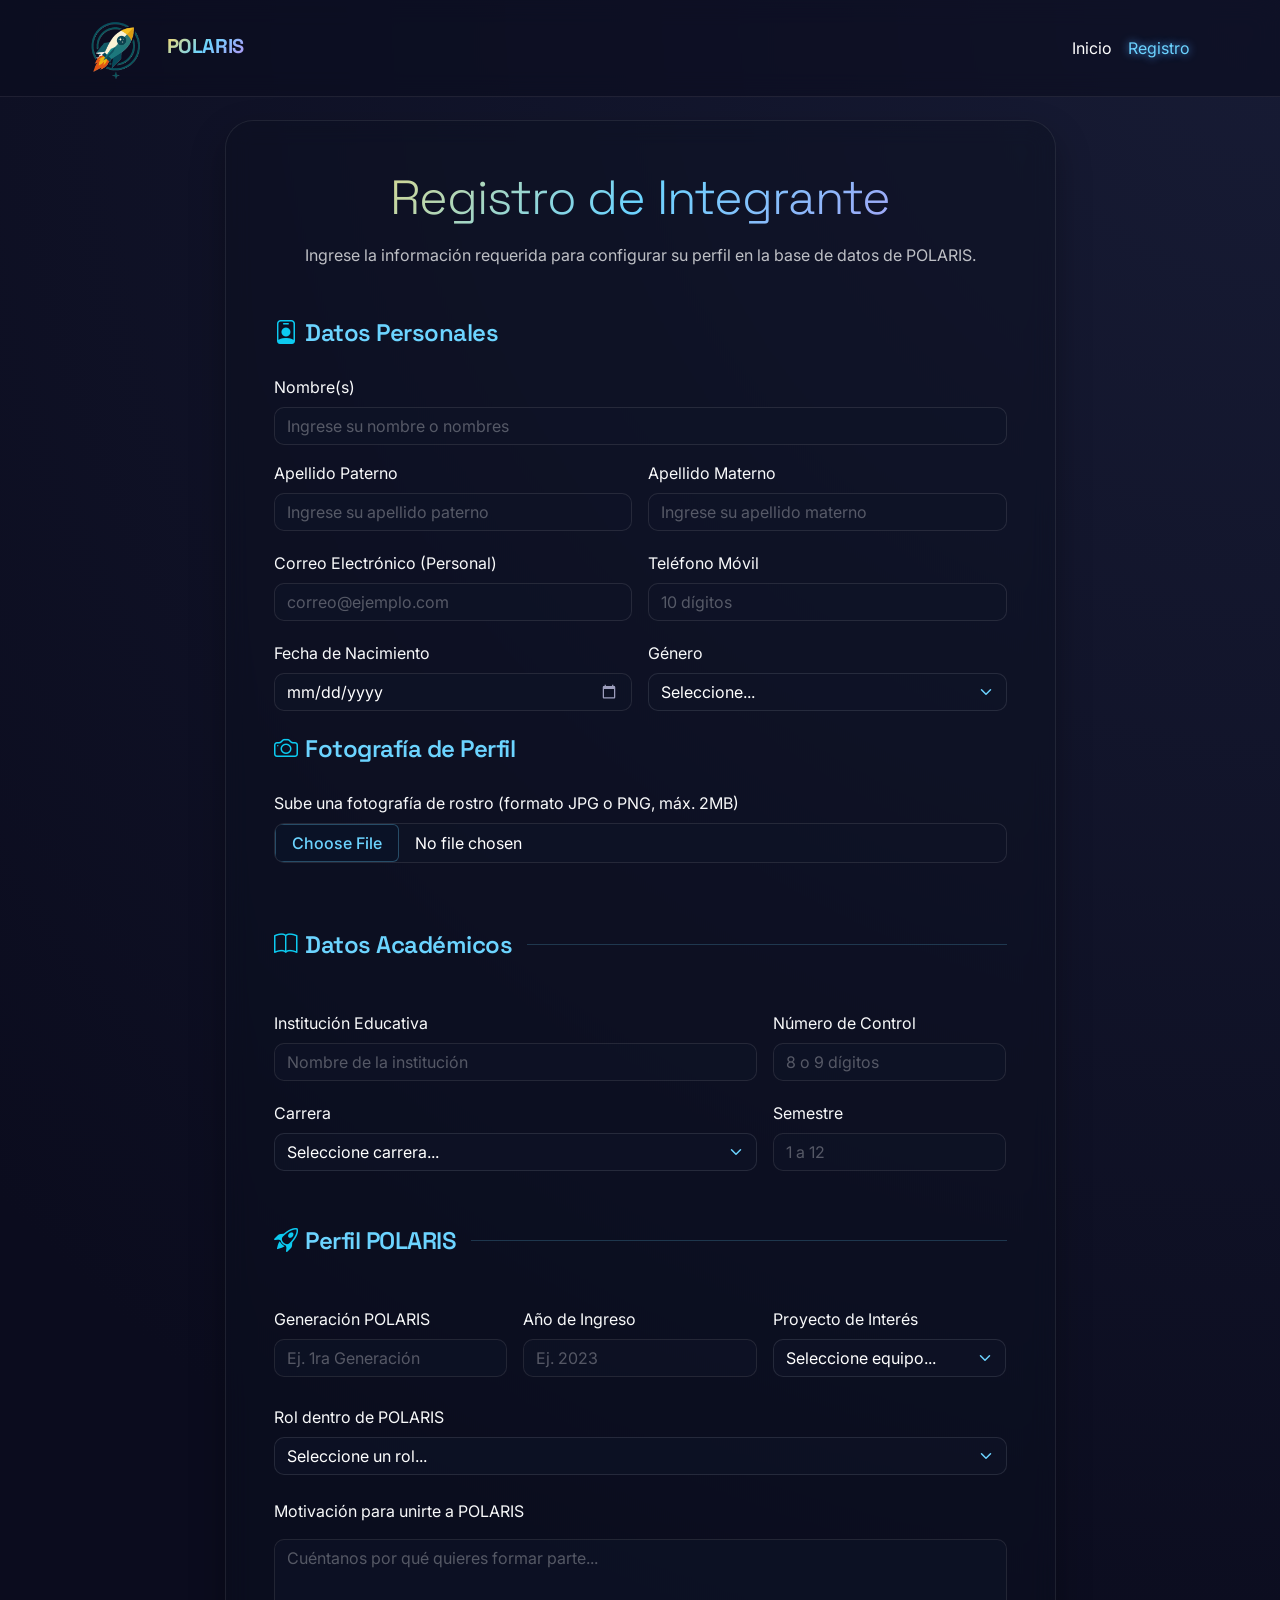
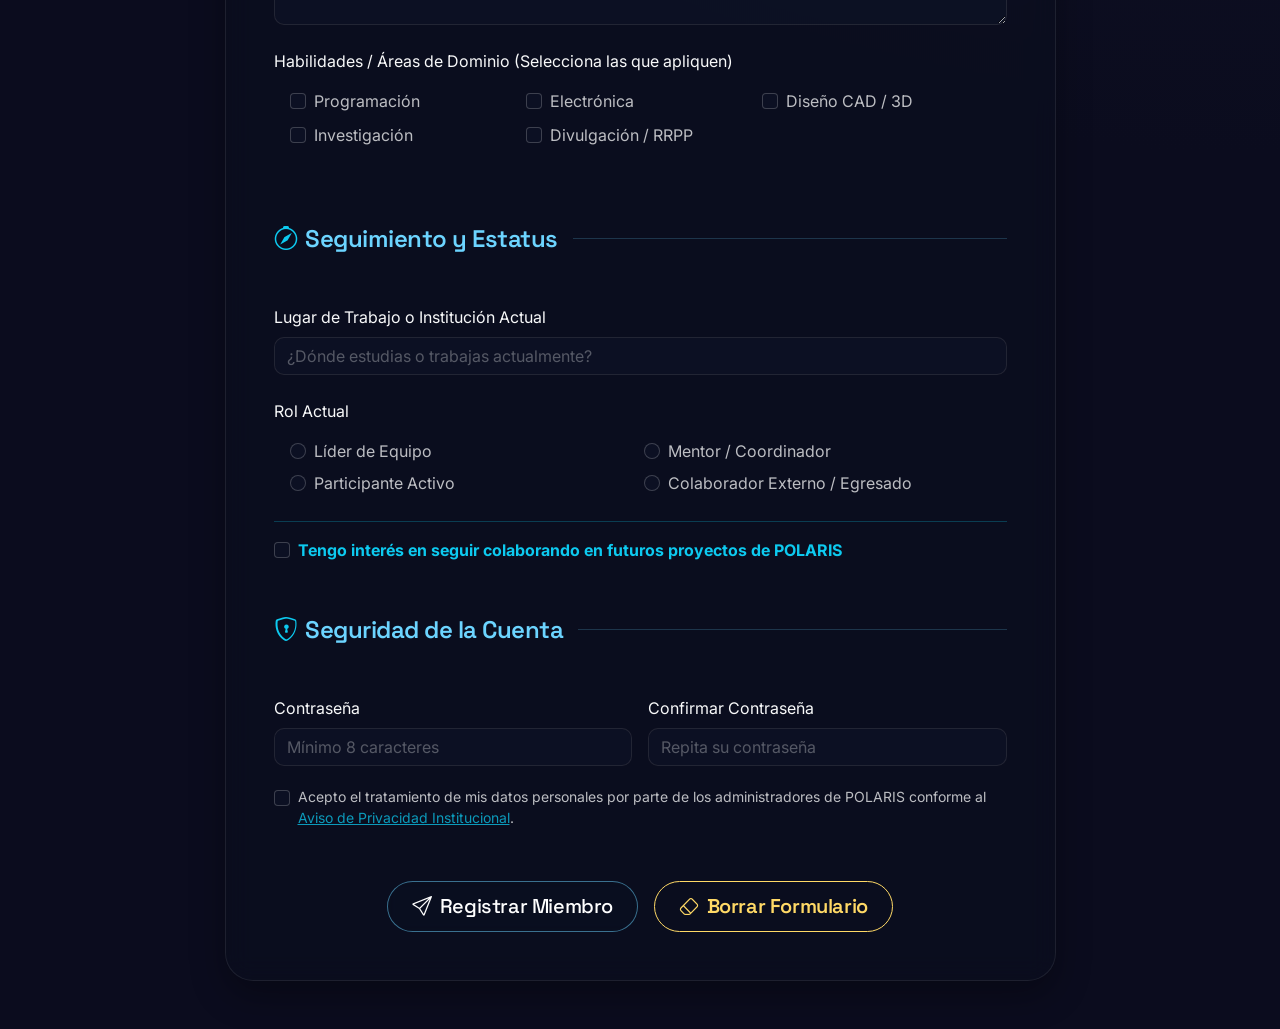
==== commit 48a023f8: "feat: agregar validación con JavaScript al formulario POLARIS" ====
--- a/registro.html
+++ b/registro.html
@@ -1,290 +1,315 @@
 <!DOCTYPE html>
-
 <html lang="es">
-  <head>
+<head>
   <meta charset="UTF-8">
-    <meta name="viewport" content="width=device-width, initial-scale=1.0">
-    <title>Registro  | POLARIS Registry</title>
-    <link href="https://cdn.jsdelivr.net/npm/bootstrap@5.3.2/dist/css/bootstrap.min.css" rel="stylesheet">
-    <link rel="stylesheet" href="https://cdn.jsdelivr.net/npm/bootstrap-icons@1.11.3/font/bootstrap-icons.min.css">
-    <link href="https://fonts.googleapis.com/css2?family=Space+Grotesk:wght@400;500;600;700&family=Inter:wght@300;400;500;600&display=swap" rel="stylesheet">
-    <link rel="stylesheet" href="css/styles.css">
-  </head>
+  <meta name="viewport" content="width=device-width, initial-scale=1.0">
+  <title>Registro | POLARIS Registry</title>
+  <link href="https://cdn.jsdelivr.net/npm/bootstrap@5.3.2/dist/css/bootstrap.min.css" rel="stylesheet">
+  <link rel="stylesheet" href="https://cdn.jsdelivr.net/npm/bootstrap-icons@1.11.3/font/bootstrap-icons.min.css">
+  <link href="https://fonts.googleapis.com/css2?family=Space+Grotesk:wght@400;500;600;700&family=Inter:wght@300;400;500;600&display=swap" rel="stylesheet">
+  <link rel="stylesheet" href="css/styles.css">
+</head>
 <body class="fondo-estelar">
 
   <nav class="navbar navbar-expand-lg navbar-dark fixed-top navbar-vidrio">
     <div class="container">
-    <a class="navbar-brand" href="index.html">
-<img src="imagenes/logo.png"
-alt="Polaris"
-class="imagen-circular"
-style="height: 70px; width: 70px; margin-right: 10px; object-fit: cover;">      <span class="fw-bold texto-degradado">POLARIS</span>
-</a>
-<button class="navbar-toggler" type="button" data-bs-toggle="collapse" data-bs-target="#navbarPolaris">
-<span class="navbar-toggler-icon"></span>
-</button>
-<div class="collapse navbar-collapse" id="navbarPolaris">
-<ul class="navbar-nav ms-auto mb-2 mb-lg-0">
-<li class="nav-item"><a class="nav-link" href="index.html">Inicio</a></li>
-<li class="nav-item"><a class="nav-link active text-info" href="registro.html">Registro</a></li>
-</ul>
-</div>
-</div>
-</nav>
-
-<main class="container py-5 mt-5">
-<div class="row justify-content-center mt-4">
-<div class="col-lg-10 col-xl-9">
-
-  <div class="tarjeta-vidrio p-4 p-md-5">
-    <div class="text-center mb-5">
-      <h2 class="display-5 texto-degradado mb-3">Registro de Integrante</h2>
-      <p class="text-light opacity-75">Ingrese la información requerida para configurar su perfil en la base de datos de POLARIS.</p>
+      <a class="navbar-brand" href="main.html">
+        <img src="images/logo.png" alt="Polaris" class="imagen-circular" style="height: 70px; width: 70px; margin-right: 10px; object-fit: cover;">
+        <span class="fw-bold texto-degradado">POLARIS</span>
+      </a>
+      <button class="navbar-toggler" type="button" data-bs-toggle="collapse" data-bs-target="#navbarPolaris">
+        <span class="navbar-toggler-icon"></span>
+      </button>
+      <div class="collapse navbar-collapse" id="navbarPolaris">
+        <ul class="navbar-nav ms-auto mb-2 mb-lg-0">
+          <li class="nav-item"><a class="nav-link" href="index.html">Inicio</a></li>
+          <li class="nav-item"><a class="nav-link active text-info" href="registro.html">Registro</a></li>
+        </ul>
+      </div>
     </div>
-
-    <form action="#" method="POST" id="registration-form">
-        
-      <fieldset class="mb-5">
-        <legend class="fs-4 mb-4"><i class="bi bi-person-badge text-info me-2"></i>Datos Personales</legend>
-        
-        <div class="mb-3">
-          <label for="first-name" class="form-label text-light">Nombre(s)</label>
-          <input type="text" class="form-control input-espacial" id="first-name" name="first-name" required maxlength="50" placeholder="Ingrese su nombre o nombres">
+  </nav>
+
+  <main class="container py-5 mt-5">
+    <div class="row justify-content-center mt-4">
+      <div class="col-lg-10 col-xl-9">
+        <div class="tarjeta-vidrio p-4 p-md-5">
+          <div class="text-center mb-5">
+            <h2 class="display-5 texto-degradado mb-3">Registro de Integrante</h2>
+            <p class="text-light opacity-75">Ingrese la información requerida para configurar su perfil en la base de datos de POLARIS.</p>
+          </div>
+
+          <form action="#" method="POST" id="registration-form">
+            <!-- Mensaje de error general -->
+            <div id="form-message" class="alert alert-danger d-none" role="alert"></div>
+
+            <!-- DATOS PERSONALES -->
+            <fieldset class="mb-5">
+              <legend class="fs-4 mb-4"><i class="bi bi-person-badge text-info me-2"></i>Datos Personales</legend>
+
+              <div class="mb-3">
+                <label for="first-name" class="form-label text-light">Nombre(s)</label>
+                <input type="text" class="form-control input-espacial" id="first-name" name="first-name" required maxlength="50" placeholder="Ingrese su nombre o nombres">
+                <div id="error-first-name" class="invalid-feedback"></div>
+              </div>
+
+              <div class="row g-3 mb-3">
+                <div class="col-md-6">
+                  <label for="last-name-p" class="form-label text-light">Apellido Paterno</label>
+                  <input type="text" class="form-control input-espacial" id="last-name-p" name="last-name-p" required maxlength="30" placeholder="Ingrese su apellido paterno">
+                  <div id="error-last-name-p" class="invalid-feedback"></div>
+                </div>
+                <div class="col-md-6">
+                  <label for="last-name-m" class="form-label text-light">Apellido Materno</label>
+                  <input type="text" class="form-control input-espacial" id="last-name-m" name="last-name-m" required maxlength="30" placeholder="Ingrese su apellido materno">
+                  <div id="error-last-name-m" class="invalid-feedback"></div>
+                </div>
+              </div>
+
+              <div class="row g-3 mb-3">
+                <div class="col-md-6">
+                  <label for="personal-email" class="form-label text-light">Correo Electrónico (Personal)</label>
+                  <input type="email" class="form-control input-espacial" id="personal-email" name="personal-email" required maxlength="80" placeholder="correo@ejemplo.com">
+                  <div id="error-personal-email" class="invalid-feedback"></div>
+                </div>
+                <div class="col-md-6">
+                  <label for="phone" class="form-label text-light">Teléfono Móvil</label>
+                  <input type="tel" class="form-control input-espacial" id="phone" name="phone" required placeholder="10 dígitos" pattern="[0-9]{10}" maxlength="10">
+                  <div id="error-phone" class="invalid-feedback"></div>
+                </div>
+              </div>
+
+              <div class="row g-3">
+                <div class="col-md-6">
+                  <label for="birth-date" class="form-label text-light">Fecha de Nacimiento</label>
+                  <input type="date" class="form-control input-espacial" id="birth-date" name="birth-date" required>
+                  <div id="error-birth-date" class="invalid-feedback"></div>
+                </div>
+                <div class="col-md-6">
+                  <label for="gender" class="form-label text-light">Género</label>
+                  <select class="form-select input-espacial" id="gender" name="gender" required>
+                    <option value="" disabled selected>Seleccione...</option>
+                    <option value="M">Masculino</option>
+                    <option value="F">Femenino</option>
+                    <option value="O">Otro / Prefiero no decirlo</option>
+                  </select>
+                  <div id="error-gender" class="invalid-feedback"></div>
+                </div>
+              </div>
+
+              <legend class="fs-4 mb-4 mt-3"><i class="bi bi-camera text-info me-2"></i>Fotografía de Perfil</legend>
+              <div class="mb-3">
+                <label for="profile-pic" class="form-label text-light">Sube una fotografía de rostro (formato JPG o PNG, máx. 2MB)</label>
+                <input type="file" class="form-control input-espacial" id="profile-pic" name="profile-pic" accept="image/png, image/jpeg" required>
+                <div id="error-profile-pic" class="invalid-feedback"></div>
+              </div>
+            </fieldset>
+
+            <!-- DATOS ACADÉMICOS -->
+            <fieldset class="mb-5">
+              <legend class="fs-4 mb-4"><i class="bi bi-book text-info me-2"></i>Datos Académicos</legend>
+
+              <div class="row g-3 mb-3">
+                <div class="col-md-8">
+                  <label for="institution" class="form-label text-light">Institución Educativa</label>
+                  <input type="text" class="form-control input-espacial" id="institution" name="institution" required maxlength="100" placeholder="Nombre de la institución">
+                  <div id="error-institution" class="invalid-feedback"></div>
+                </div>
+                <div class="col-md-4">
+                  <label for="student-id" class="form-label text-light">Número de Control</label>
+                  <input type="text" class="form-control input-espacial" id="student-id" name="student-id" placeholder="8 o 9 dígitos" pattern="[0-9]{8,9}" maxlength="9" required>
+                  <div id="error-student-id" class="invalid-feedback"></div>
+                </div>
+              </div>
+
+              <div class="row g-3">
+                <div class="col-md-8">
+                  <label for="career" class="form-label text-light">Carrera</label>
+                  <select class="form-select input-espacial" id="career" name="career" required>
+                    <option value="" disabled selected>Seleccione carrera...</option>
+                    <option value="sistemas">Ing. en Sistemas Computacionales</option>
+                    <option value="mecatronica">Ing. Mecatrónica</option>
+                    <option value="electronica">Ing. Electrónica</option>
+                    <option value="redes">Ing. en Redes</option>
+                    <option value="otra">Otra</option>
+                  </select>
+                  <div id="error-career" class="invalid-feedback"></div>
+                </div>
+                <div class="col-md-4">
+                  <label for="semester" class="form-label text-light">Semestre</label>
+                  <input type="number" class="form-control input-espacial" id="semester" name="semester" min="1" max="12" required placeholder="1 a 12">
+                  <div id="error-semester" class="invalid-feedback"></div>
+                </div>
+              </div>
+            </fieldset>
+
+            <!-- PERFIL POLARIS -->
+            <fieldset class="mb-5">
+              <legend class="fs-4 mb-4"><i class="bi bi-rocket-takeoff text-info me-2"></i>Perfil POLARIS</legend>
+
+              <div class="row g-3 mb-4">
+                <div class="col-md-4">
+                  <label for="polaris-gen" class="form-label text-light">Generación POLARIS</label>
+                  <input type="text" class="form-control input-espacial" id="polaris-gen" name="polaris-gen" placeholder="Ej. 1ra Generación" maxlength="30" required>
+                  <div id="error-polaris-gen" class="invalid-feedback"></div>
+                </div>
+                <div class="col-md-4">
+                  <label for="admission-year" class="form-label text-light">Año de Ingreso</label>
+                  <input type="number" class="form-control input-espacial" id="admission-year" name="admission-year" min="2020" max="2030" placeholder="Ej. 2023" required>
+                  <div id="error-admission-year" class="invalid-feedback"></div>
+                </div>
+                <div class="col-md-4">
+                  <label for="project-interest" class="form-label text-light">Proyecto de Interés</label>
+                  <select class="form-select input-espacial" id="project-interest" name="project-interest" required>
+                    <option value="" disabled selected>Seleccione equipo...</option>
+                    <option value="mentes">Mentes en Órbita</option>
+                    <option value="polarix">PolariX</option>
+                    <option value="hydronautas">Hydronautas</option>
+                    <option value="otro">Otro</option>
+                  </select>
+                  <div id="error-project-interest" class="invalid-feedback"></div>
+                </div>
+              </div>
+
+              <div class="mb-4">
+                <label for="polaris-role" class="form-label text-light">Rol dentro de POLARIS</label>
+                <select class="form-select input-espacial" id="polaris-role" name="polaris-role" required>
+                  <option value="" disabled selected>Seleccione un rol...</option>
+                  <option value="investigador">Investigador</option>
+                  <option value="desarrollador">Desarrollador</option>
+                  <option value="diseñador">Diseñador</option>
+                  <option value="colaborador">Colaborador</option>
+                  <option value="lider">Líder de equipo</option>
+                </select>
+                <div id="error-polaris-role" class="invalid-feedback"></div>
+              </div>
+
+              <div class="mb-4">
+                <label class="form-label text-light d-block mb-3">Motivación para unirte a POLARIS</label>
+                <textarea class="form-control input-espacial" id="motivation" name="motivation" rows="3" required placeholder="Cuéntanos por qué quieres formar parte..."></textarea>
+                <div id="error-motivation" class="invalid-feedback"></div>
+              </div>
+
+              <div class="mb-4" id="skills-container">
+                <label class="form-label text-light d-block mb-3">Habilidades / Áreas de Dominio (Selecciona las que apliquen)</label>
+                <div class="row g-2 px-3">
+                  <div class="col-md-4 col-sm-6">
+                    <div class="form-check custom-checkbox">
+                      <input class="form-check-input input-espacial-check skill-checkbox" type="checkbox" value="programacion" id="hab-prog" name="skills[]">
+                      <label class="form-check-label text-light opacity-75" for="hab-prog">Programación</label>
+                    </div>
+                  </div>
+                  <div class="col-md-4 col-sm-6">
+                    <div class="form-check custom-checkbox">
+                      <input class="form-check-input input-espacial-check skill-checkbox" type="checkbox" value="electronica" id="hab-elec" name="skills[]">
+                      <label class="form-check-label text-light opacity-75" for="hab-elec">Electrónica</label>
+                    </div>
+                  </div>
+                  <div class="col-md-4 col-sm-6">
+                    <div class="form-check custom-checkbox">
+                      <input class="form-check-input input-espacial-check skill-checkbox" type="checkbox" value="cad" id="hab-cad" name="skills[]">
+                      <label class="form-check-label text-light opacity-75" for="hab-cad">Diseño CAD / 3D</label>
+                    </div>
+                  </div>
+                  <div class="col-md-4 col-sm-6">
+                    <div class="form-check custom-checkbox">
+                      <input class="form-check-input input-espacial-check skill-checkbox" type="checkbox" value="investigacion" id="hab-inv" name="skills[]">
+                      <label class="form-check-label text-light opacity-75" for="hab-inv">Investigación</label>
+                    </div>
+                  </div>
+                  <div class="col-md-4 col-sm-6">
+                    <div class="form-check custom-checkbox">
+                      <input class="form-check-input input-espacial-check skill-checkbox" type="checkbox" value="divulgacion" id="hab-div" name="skills[]">
+                      <label class="form-check-label text-light opacity-75" for="hab-div">Divulgación / RRPP</label>
+                    </div>
+                  </div>
+                </div>
+                <div id="error-skills" class="invalid-feedback"></div>
+              </div>
+            </fieldset>
+
+            <!-- SEGUIMIENTO Y ESTATUS -->
+            <fieldset class="mb-5">
+              <legend class="fs-4 mb-4"><i class="bi bi-compass text-info me-2"></i>Seguimiento y Estatus</legend>
+
+              <div class="mb-4">
+                <label for="current-workplace" class="form-label text-light">Lugar de Trabajo o Institución Actual</label>
+                <input type="text" class="form-control input-espacial" id="current-workplace" name="current-workplace" maxlength="100" placeholder="¿Dónde estudias o trabajas actualmente?">
+                <div id="error-current-workplace" class="invalid-feedback"></div>
+              </div>
+
+              <div class="mb-4">
+                <label class="form-label text-light d-block mb-3">Rol Actual</label>
+                <div id="current-role-group">
+                  <div class="row g-2 px-3">
+                    <div class="col-md-6">
+                      <div class="form-check">
+                        <input class="form-check-input input-espacial-radio" type="radio" name="current-role" id="rol-lider" value="lider">
+                        <label class="form-check-label text-light opacity-75" for="rol-lider">Líder de Equipo</label>
+                      </div>
+                      <div class="form-check mt-2">
+                        <input class="form-check-input input-espacial-radio" type="radio" name="current-role" id="rol-participante" value="participante">
+                        <label class="form-check-label text-light opacity-75" for="rol-participante">Participante Activo</label>
+                      </div>
+                    </div>
+                    <div class="col-md-6">
+                      <div class="form-check">
+                        <input class="form-check-input input-espacial-radio" type="radio" name="current-role" id="rol-mentor" value="mentor">
+                        <label class="form-check-label text-light opacity-75" for="rol-mentor">Mentor / Coordinador</label>
+                      </div>
+                      <div class="form-check mt-2">
+                        <input class="form-check-input input-espacial-radio" type="radio" name="current-role" id="rol-colaborador" value="colaborador">
+                        <label class="form-check-label text-light opacity-75" for="rol-colaborador">Colaborador Externo / Egresado</label>
+                      </div>
+                    </div>
+                  </div>
+                </div>
+                <div id="error-current-role" class="invalid-feedback"></div>
+              </div>
+
+              <div class="form-check custom-checkbox mt-4 border-top border-info border-opacity-25 pt-3">
+                <input class="form-check-input input-espacial-check" type="checkbox" value="si" id="continue-collaborating" name="continue-collaborating">
+                <label class="form-check-label text-info fw-bold" for="continue-collaborating">
+                  Tengo interés en seguir colaborando en futuros proyectos de POLARIS
+                </label>
+              </div>
+            </fieldset>
+
+            <!-- SEGURIDAD DE LA CUENTA -->
+            <fieldset class="mb-5">
+              <legend class="fs-4 mb-4"><i class="bi bi-shield-lock text-info me-2"></i>Seguridad de la Cuenta</legend>
+              <div class="row g-3">
+                <div class="col-md-6">
+                  <label for="password" class="form-label text-light">Contraseña</label>
+                  <input type="password" class="form-control input-espacial" id="password" name="password" required minlength="8" maxlength="20" placeholder="Mínimo 8 caracteres">
+                  <div id="error-password" class="invalid-feedback"></div>
+                </div>
+                <div class="col-md-6">
+                  <label for="confirm-password" class="form-label text-light">Confirmar Contraseña</label>
+                  <input type="password" class="form-control input-espacial" id="confirm-password" name="confirm-password" required minlength="8" maxlength="20" placeholder="Repita su contraseña">
+                  <div id="error-confirm-password" class="invalid-feedback"></div>
+                </div>
+              </div>
+
+              <div class="form-check custom-checkbox mt-3">
+                <input class="form-check-input input-espacial-check" type="checkbox" value="aceptado" id="privacyPolicy" name="privacyPolicy" required>
+                <label class="form-check-label text-light small opacity-75" for="privacyPolicy">
+                  Acepto el tratamiento de mis datos personales por parte de los administradores de POLARIS conforme al <a href="#" class="text-info">Aviso de Privacidad Institucional</a>.
+                </label>
+                <div id="error-privacyPolicy" class="invalid-feedback"></div>
+              </div>
+            </fieldset>
+
+            <div class="d-flex flex-wrap gap-3 justify-content-center mt-4">
+              <button type="submit" class="btn boton-neon btn-lg px-4"><i class="bi bi-send me-2"></i>Registrar Miembro</button>
+              <button type="reset" class="btn boton-contorno-neon btn-lg px-4"><i class="bi bi-eraser me-2"></i>Borrar Formulario</button>
+            </div>
+          </form>
         </div>
-
-        <div class="row g-3 mb-3">
-          <div class="col-md-6">
-            <label for="last-name-p" class="form-label text-light">Apellido Paterno</label>
-            <input type="text" class="form-control input-espacial" id="last-name-p" name="last-name-p" required maxlength="30" placeholder="Ingrese su apellido paterno">
-          </div>
-          <div class="col-md-6">
-            <label for="last-name-m" class="form-label text-light">Apellido Materno</label>
-            <input type="text" class="form-control input-espacial" id="last-name-m" name="last-name-m" required maxlength="30" placeholder="Ingrese su apellido materno">
-          </div>
-        </div>
-
-        <div class="row g-3 mb-3">
-          <div class="col-md-6">
-            <label for="personal-email" class="form-label text-light">Correo Electrónico (Personal)</label>
-            <input type="email" class="form-control input-espacial" id="personal-email" name="personal-email" required maxlength="80" placeholder="correo@ejemplo.com">
-          </div>
-          <div class="col-md-6">
-            <label for="phone" class="form-label text-light">Teléfono Móvil</label>
-            <input type="tel" class="form-control input-espacial" id="phone" name="phone" required placeholder="10 dígitos" pattern="[0-9]{10}" maxlength="10">
-          </div>
-        </div>
-
-        <div class="row g-3">
-          <div class="col-md-6">
-            <label for="birth-date" class="form-label text-light">Fecha de Nacimiento</label>
-            <input type="date" class="form-control input-espacial" id="birth-date" name="birth-date" required>
-          </div>
-          <div class="col-md-6">
-            <label for="gender" class="form-label text-light">Género</label>
-            <select class="form-select input-espacial" id="gender" name="gender" required>
-              <option value="" disabled selected>Seleccione...</option>
-              <option value="M">Masculino</option>
-              <option value="F">Femenino</option>
-              <option value="O">Otro / Prefiero no decirlo</option>
-            </select>
-          </div>
-        </div>
-        <legend class="fs-4 mb-4"><i class="bi bi-camera text-info me-2"></i>Fotografía de Perfil</legend>
-<div class="mb-3">
-<label for="profile-pic" class="form-label text-light">Sube una fotografía de rostro (formato JPG o PNG, máx. 2MB)</label>
-<input type="file" class="form-control input-espacial" id="profile-pic" name="profile-pic" accept="image/png, image/jpeg" required>
-</div>
-      </fieldset>
-      
-
-
-
-      <fieldset class="mb-5">
-        <legend class="fs-4 mb-4"><i class="bi bi-book text-info me-2"></i>Datos Académicos</legend>
-        
-        <div class="row g-3 mb-3">
-          <div class="col-md-8">
-            <label for="institution" class="form-label text-light">Institución Educativa</label>
-            <input type="text" class="form-control input-espacial" id="institution" name="institution" required maxlength="100" placeholder="Nombre de la institución">
-          </div>
-          <div class="col-md-4">
-            <label for="student-id" class="form-label text-light">Número de Control</label>
-            <input type="text" class="form-control input-espacial" id="student-id" name="student-id" placeholder="8 o 9 dígitos" pattern="[0-9]{8,9}" maxlength="9" required>
-          </div>
-        </div>
-
-        <div class="row g-3">
-          <div class="col-md-8">
-            <label for="career" class="form-label text-light">Carrera</label>
-            <select class="form-select input-espacial" id="career" name="career" required>
-              <option value="" disabled selected>Seleccione carrera...</option>
-              <option value="sistemas">Ing. en Sistemas Computacionales</option>
-              <option value="mecatronica">Ing. Mecatrónica</option>
-              <option value="electronica">Ing. Electrónica</option>
-              <option value="redes">Ing. en Redes</option>
-              <option value="otra">Otra</option>
-            </select>
-          </div>
-          <div class="col-md-4">
-            <label for="semester" class="form-label text-light">Semestre</label>
-            <input type="number" class="form-control input-espacial" id="semester" name="semester" min="1" max="12" required placeholder="1 a 12">
-          </div>
-        </div>
-      </fieldset>
-
-
-      
-      <fieldset class="mb-5">
-        <legend class="fs-4 mb-4"><i class="bi bi-rocket-takeoff text-info me-2"></i>Perfil POLARIS</legend>
-        
-        <div class="row g-3 mb-4">
-          <div class="col-md-4">
-            <label for="polaris-gen" class="form-label text-light">Generación POLARIS</label>
-            <input type="text" class="form-control input-espacial" id="polaris-gen" name="polaris-gen" placeholder="Ej. 1ra Generación" maxlength="30" required>
-          </div>
-          <div class="col-md-4">
-            <label for="admission-year" class="form-label text-light">Año de Ingreso</label>
-            <input type="number" class="form-control input-espacial" id="admission-year" name="admission-year" min="2020" max="2030" placeholder="Ej. 2023" required>
-          </div>
-          <div class="col-md-4">
-            <label for="project-interest" class="form-label text-light">Proyecto de Interés</label>
-            <select class="form-select input-espacial" id="project-interest" name="project-interest" required>
-              <option value="" disabled selected>Seleccione equipo...</option>
-              <option value="mentes">Mentes en Órbita</option>
-              <option value="polarix">PolariX</option>
-              <option value="hydronautas">Hydronautas</option>
-              <option value="otro">Otro</option>
-            </select>
-          </div>
-        </div>
-
-        <div class="mb-4">
-          <label for="polaris-role" class="form-label text-light">Rol dentro de POLARIS</label>
-          <select class="form-select input-espacial" id="polaris-role" name="polaris-role" required>
-            <option value="" disabled selected>Seleccione un rol...</option>
-            <option value="investigador">Investigador</option>
-            <option value="desarrollador">Desarrollador</option>
-            <option value="diseñador">Diseñador</option>
-            <option value="colaborador">Colaborador</option>
-            <option value="lider">Líder de equipo</option>
-          </select>
-        </div>
-
-        <div class="mb-4">
-          <label class="form-label text-light d-block mb-3">Habilidades / Áreas de Dominio (Selecciona las que apliquen)</label>
-          <div class="row g-2 px-3">
-            <div class="col-md-4 col-sm-6">
-              <div class="form-check custom-checkbox">
-                <input class="form-check-input input-espacial-check" type="checkbox" value="programacion" id="hab-prog" name="skills[]">
-                <label class="form-check-label text-light opacity-75" for="hab-prog">Programación</label>
-              </div>
-            </div>
-            <div class="col-md-4 col-sm-6">
-              <div class="form-check custom-checkbox">
-                <input class="form-check-input input-espacial-check" type="checkbox" value="electronica" id="hab-elec" name="skills[]">
-                <label class="form-check-label text-light opacity-75" for="hab-elec">Electrónica</label>
-              </div>
-            </div>
-            <div class="col-md-4 col-sm-6">
-              <div class="form-check custom-checkbox">
-                <input class="form-check-input input-espacial-check" type="checkbox" value="cad" id="hab-cad" name="skills[]">
-                <label class="form-check-label text-light opacity-75" for="hab-cad">Diseño CAD / 3D</label>
-              </div>
-            </div>
-            <div class="col-md-4 col-sm-6">
-              <div class="form-check custom-checkbox">
-                <input class="form-check-input input-espacial-check" type="checkbox" value="investigacion" id="hab-inv" name="skills[]">
-                <label class="form-check-label text-light opacity-75" for="hab-inv">Investigación</label>
-              </div>
-            </div>
-            <div class="col-md-4 col-sm-6">
-              <div class="form-check custom-checkbox">
-                <input class="form-check-input input-espacial-check" type="checkbox" value="divulgacion" id="hab-div" name="skills[]">
-                <label class="form-check-label text-light opacity-75" for="hab-div">Divulgación / RRPP</label>
-              </div>
-            </div>
-          </div>
-        </div>
-      </fieldset>
-
-      <fieldset class="mb-5">
-        <legend class="fs-4 mb-4"><i class="bi bi-compass text-info me-2"></i>Seguimiento y Estatus</legend>
-
-        <div class="mb-4">
-          <label for="current-workplace" class="form-label text-light">Lugar de Trabajo o Institución Actual</label>
-          <input type="text" class="form-control input-espacial" id="current-workplace" name="current-workplace" maxlength="100" placeholder="¿Dónde estudias o trabajas actualmente?">
-        </div>
-
-        <div class="mb-4">
-          <label class="form-label text-light d-block mb-3">Rol Actual</label>
-          <div class="row g-2 px-3">
-            <div class="col-md-6">
-              <div class="form-check">
-                <input class="form-check-input input-espacial-radio" type="radio" name="current-role" id="rol-lider" value="lider">
-                <label class="form-check-label text-light opacity-75" for="rol-lider">Líder de Equipo</label>
-              </div>
-              <div class="form-check mt-2">
-                <input class="form-check-input input-espacial-radio" type="radio" name="current-role" id="rol-participante" value="participante">
-                <label class="form-check-label text-light opacity-75" for="rol-participante">Participante Activo</label>
-              </div>
-            </div>
-            <div class="col-md-6">
-              <div class="form-check">
-                <input class="form-check-input input-espacial-radio" type="radio" name="current-role" id="rol-mentor" value="mentor">
-                <label class="form-check-label text-light opacity-75" for="rol-mentor">Mentor / Coordinador</label>
-              </div>
-              <div class="form-check mt-2">
-                <input class="form-check-input input-espacial-radio" type="radio" name="current-role" id="rol-colaborador" value="colaborador">
-                <label class="form-check-label text-light opacity-75" for="rol-colaborador">Colaborador Externo / Egresado</label>
-              </div>
-            </div>
-          </div>
-        </div>
-
-        <div class="form-check custom-checkbox mt-4 border-top border-info border-opacity-25 pt-3">
-          <input class="form-check-input input-espacial-check" type="checkbox" value="si" id="continue-collaborating" name="continue-collaborating">
-          <label class="form-check-label text-info fw-bold" for="continue-collaborating">
-            Tengo interés en seguir colaborando en futuros proyectos de POLARIS
-          </label>
-        </div>
-      </fieldset>
-
-      <fieldset class="mb-5">
-        <legend class="fs-4 mb-4"><i class="bi bi-shield-lock text-info me-2"></i>Seguridad de la Cuenta</legend>
-        <div class="row g-3">
-          <div class="col-md-6">
-            <label for="password" class="form-label text-light">Contraseña</label>
-            <input type="password" class="form-control input-espacial" id="password" name="password" required minlength="8" maxlength="20" placeholder="Mínimo 8 caracteres">
-          </div>
-          <div class="col-md-6">
-            <label for="confirm-password" class="form-label text-light">Confirmar Contraseña</label>
-            <input type="password" class="form-control input-espacial" id="confirm-password" name="confirm-password" required minlength="8" maxlength="20" placeholder="Repita su contraseña">
-          </div>
-        </div>
-
-        <br>
-        <div class="form-check custom-checkbox">
-          <input class="form-check-input input-espacial-check" type="checkbox" value="aceptado" id="privacyPolicy" name="privacyPolicy" required>
-          <label class="form-check-label text-light small opacity-75" for="privacyPolicy">
-            Acepto el tratamiento de mis datos personales por parte de los administradores de POLARIS conforme al <a href="#" class="text-info">Aviso de Privacidad Institucional</a>.
-          </label>
-          <div class="invalid-feedback">
-            Debe aceptar los términos para continuar.
-          </div>
-        </div>
-      </fieldset>
-
-      <div class="d-flex flex-wrap gap-3 justify-content-center mt-4">
-        <button type="submit" class="btn boton-neon btn-lg px-4"><i class="bi bi-send me-2"></i>Registrar Miembro</button>
-        <button type="reset" class="btn boton-contorno-neon btn-lg px-4"><i class="bi bi-eraser me-2"></i>Borrar Formulario</button>
       </div>
-    </form>
-
-  </div>
-</div>
-</div>
-</main>
-
-<script src="https://cdn.jsdelivr.net/npm/bootstrap@5.3.2/dist/js/bootstrap.bundle.min.js"></script>
+    </div>
+  </main>
+
+  <script src="https://cdn.jsdelivr.net/npm/bootstrap@5.3.2/dist/js/bootstrap.bundle.min.js"></script>
+  <script src="js/validacion.js"></script>
 </body>
 </html>
--- a/css/styles.css
+++ b/css/styles.css
@@ -302,4 +302,25 @@
 color: #0B0C1E;
 border-color: var(--neon-azul);
 box-shadow: 0 0 15px rgba(106, 212, 255, 0.4);
+}
+
+
+
+.invalid-feedback {
+  font-size: 0.875rem;
+  color: #ff6b6b;
+  margin-top: 0.25rem;
+  display: block; /* Para que se muestre sin esperar .was-validated */
+}
+.is-invalid {
+  border-color: #ff6b6b !important;
+  box-shadow: 0 0 0 0.2rem rgba(255, 107, 107, 0.25);
+}
+
+/* Para darle estilo al borde verde del grupo de habilidades */
+.habilidades-valid {
+  border: 1px solid #28a745;
+  border-radius: 0.375rem;
+  padding: 0.75rem;
+  transition: all 0.2s ease;
 }
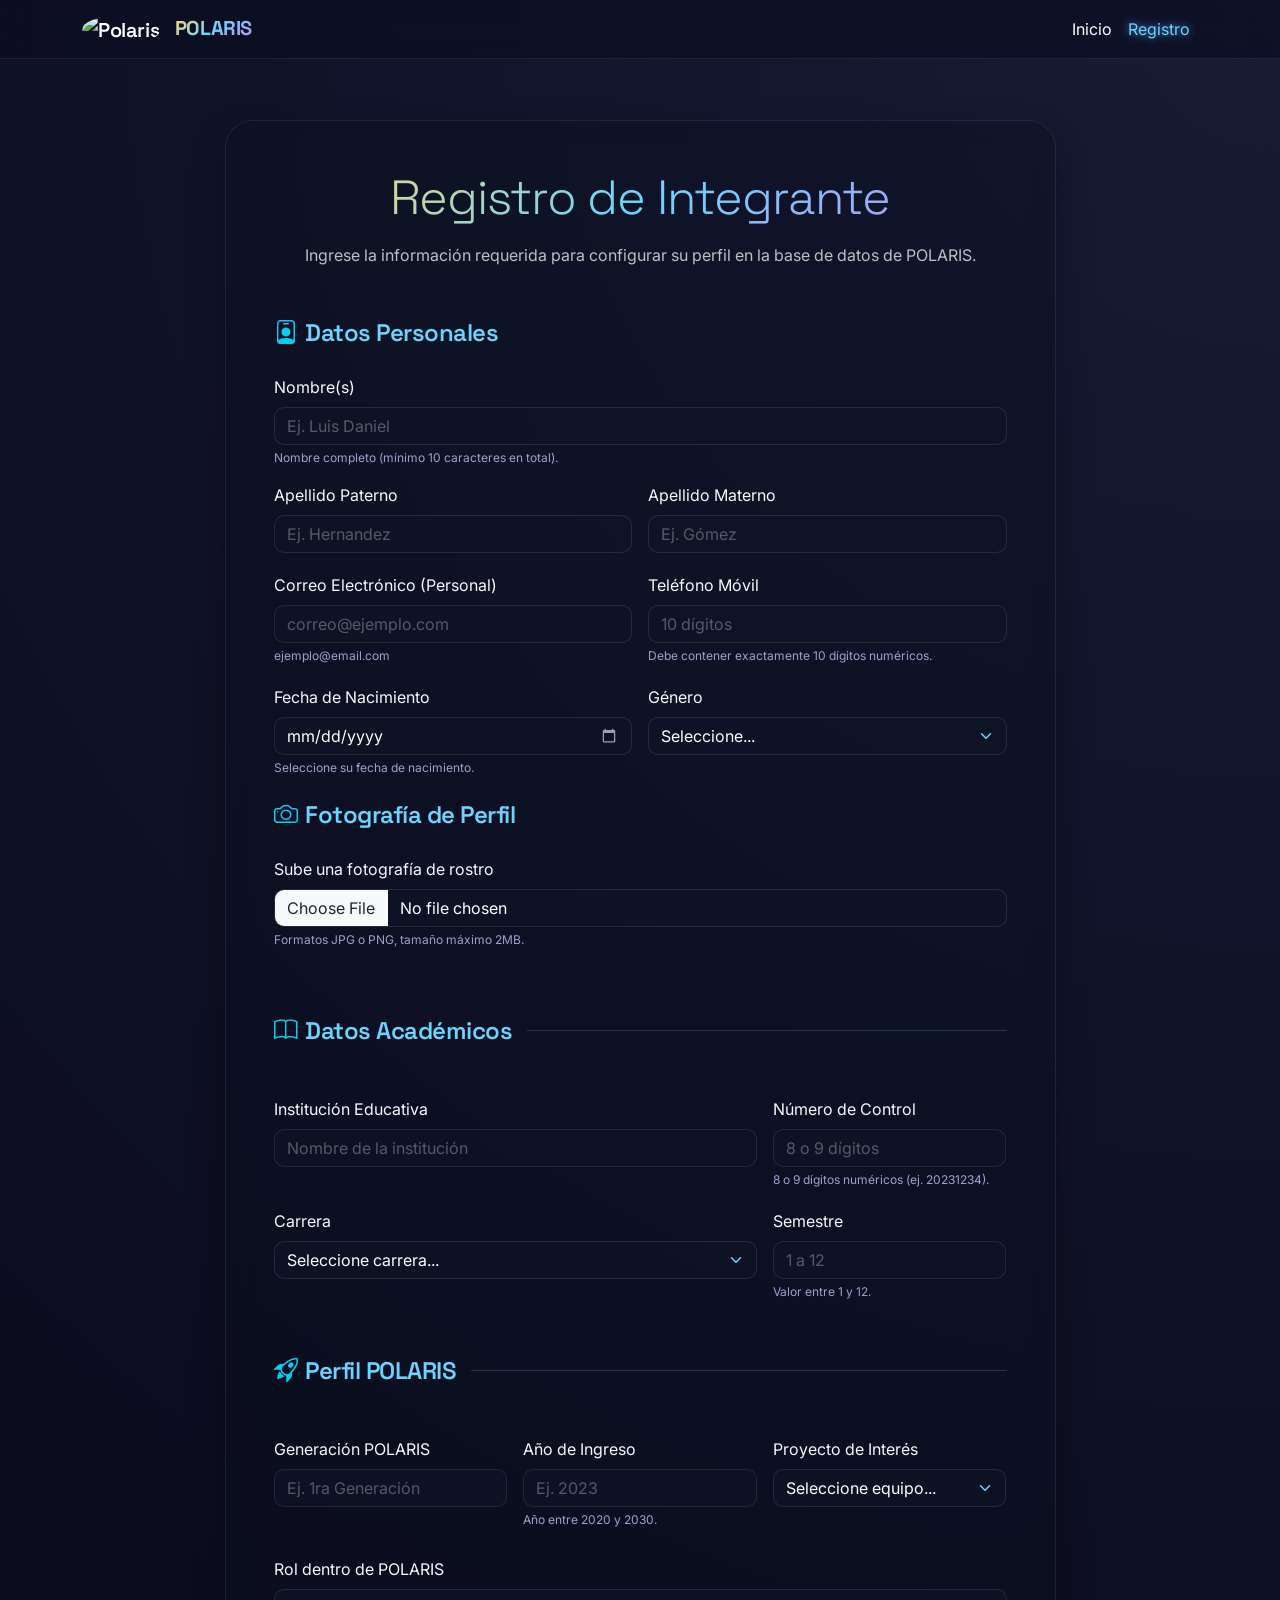
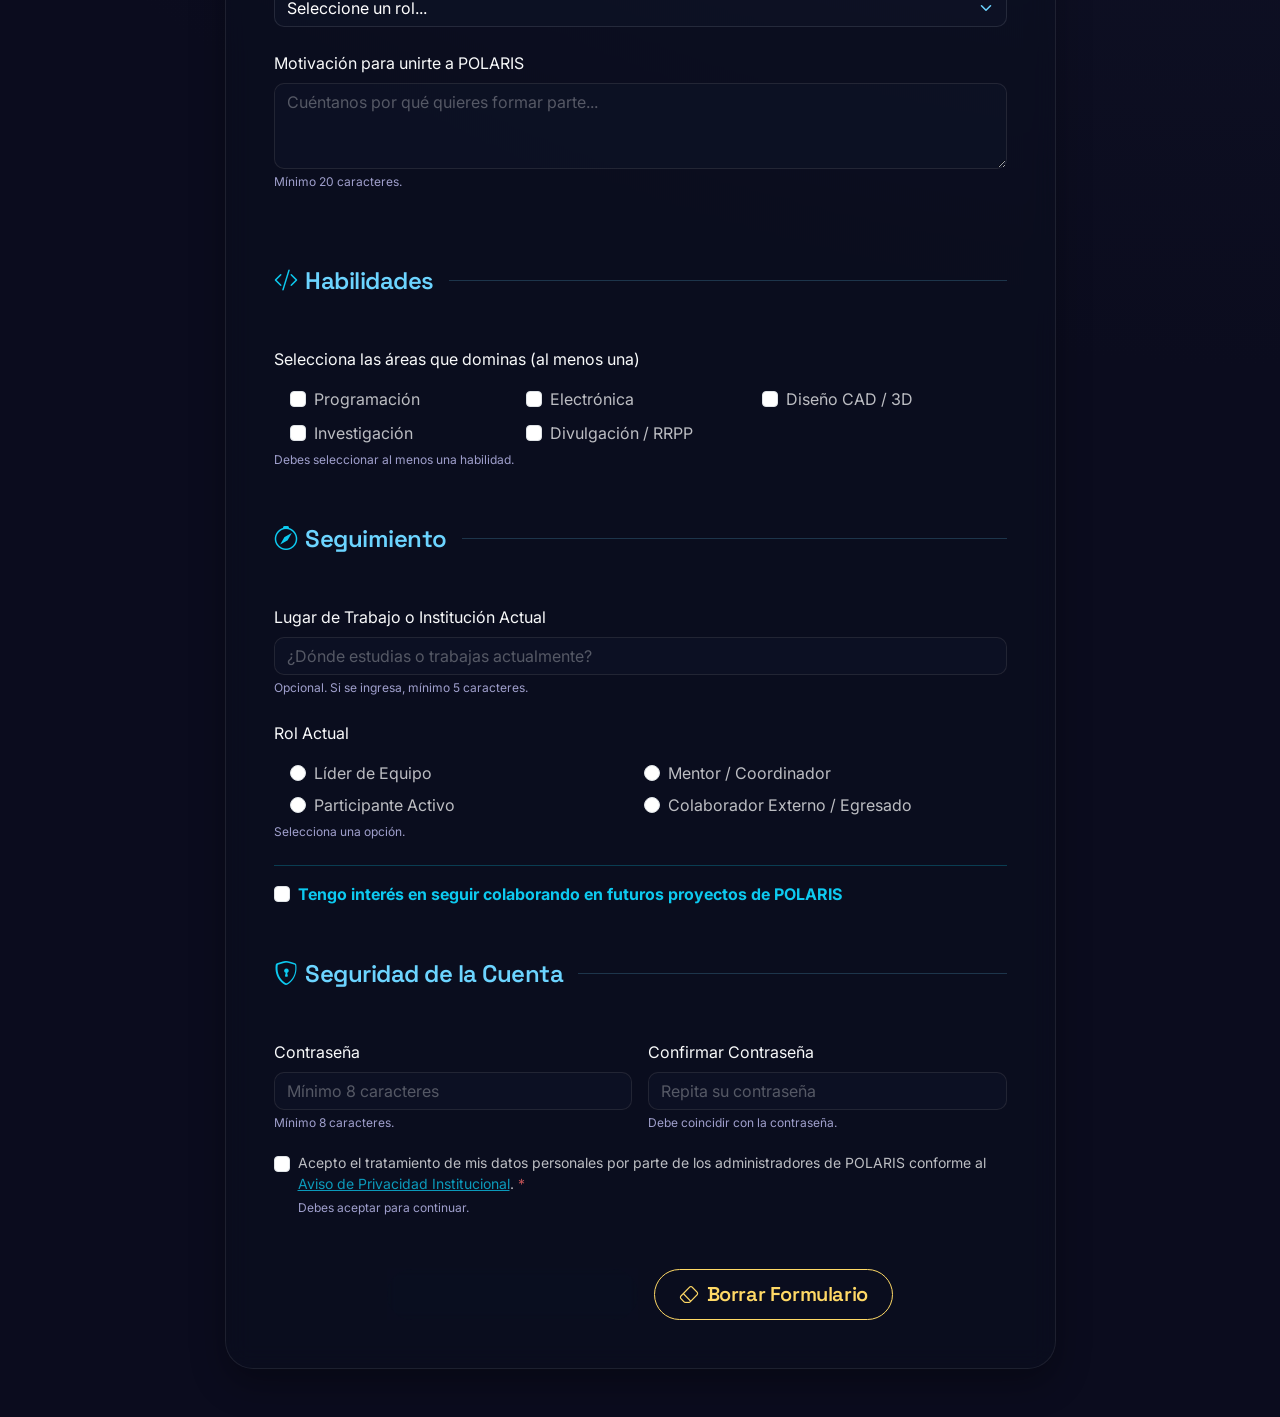
==== commit d13c380a: "feat: mejorar experiencia de usuario (UX) en formulario POLARIS" ====
--- a/registro.html
+++ b/registro.html
@@ -13,8 +13,8 @@
 
   <nav class="navbar navbar-expand-lg navbar-dark fixed-top navbar-vidrio">
     <div class="container">
-      <a class="navbar-brand" href="main.html">
-        <img src="images/logo.png" alt="Polaris" class="imagen-circular" style="height: 70px; width: 70px; margin-right: 10px; object-fit: cover;">
+      <a class="navbar-brand" href="index.html">
+        <img src="img/logo.png" alt="Polaris" class="imagen-circular" style="height: 70px; width: 70px; margin-right: 10px; object-fit: cover;">
         <span class="fw-bold texto-degradado">POLARIS</span>
       </a>
       <button class="navbar-toggler" type="button" data-bs-toggle="collapse" data-bs-target="#navbarPolaris">
@@ -38,7 +38,7 @@
             <p class="text-light opacity-75">Ingrese la información requerida para configurar su perfil en la base de datos de POLARIS.</p>
           </div>
 
-          <form action="#" method="POST" id="registration-form">
+          <form action="#" method="POST" id="registration-form" novalidate>
             <!-- Mensaje de error general -->
             <div id="form-message" class="alert alert-danger d-none" role="alert"></div>
 
@@ -48,19 +48,20 @@
 
               <div class="mb-3">
                 <label for="first-name" class="form-label text-light">Nombre(s)</label>
-                <input type="text" class="form-control input-espacial" id="first-name" name="first-name" required maxlength="50" placeholder="Ingrese su nombre o nombres">
+                <input type="text" class="form-control input-espacial" id="first-name" name="first-name" required maxlength="50" placeholder="Ej. Luis Daniel">
+                <div class="form-text text-info">Nombre completo (mínimo 10 caracteres en total).</div>
                 <div id="error-first-name" class="invalid-feedback"></div>
               </div>
 
               <div class="row g-3 mb-3">
                 <div class="col-md-6">
                   <label for="last-name-p" class="form-label text-light">Apellido Paterno</label>
-                  <input type="text" class="form-control input-espacial" id="last-name-p" name="last-name-p" required maxlength="30" placeholder="Ingrese su apellido paterno">
+                  <input type="text" class="form-control input-espacial" id="last-name-p" name="last-name-p" required maxlength="30" placeholder="Ej. Hernandez">
                   <div id="error-last-name-p" class="invalid-feedback"></div>
                 </div>
                 <div class="col-md-6">
                   <label for="last-name-m" class="form-label text-light">Apellido Materno</label>
-                  <input type="text" class="form-control input-espacial" id="last-name-m" name="last-name-m" required maxlength="30" placeholder="Ingrese su apellido materno">
+                  <input type="text" class="form-control input-espacial" id="last-name-m" name="last-name-m" required maxlength="30" placeholder="Ej. Gómez">
                   <div id="error-last-name-m" class="invalid-feedback"></div>
                 </div>
               </div>
@@ -69,11 +70,13 @@
                 <div class="col-md-6">
                   <label for="personal-email" class="form-label text-light">Correo Electrónico (Personal)</label>
                   <input type="email" class="form-control input-espacial" id="personal-email" name="personal-email" required maxlength="80" placeholder="correo@ejemplo.com">
+                  <div class="form-text text-info">ejemplo@email.com</div>
                   <div id="error-personal-email" class="invalid-feedback"></div>
                 </div>
                 <div class="col-md-6">
                   <label for="phone" class="form-label text-light">Teléfono Móvil</label>
                   <input type="tel" class="form-control input-espacial" id="phone" name="phone" required placeholder="10 dígitos" pattern="[0-9]{10}" maxlength="10">
+                  <div class="form-text text-info">Debe contener exactamente 10 dígitos numéricos.</div>
                   <div id="error-phone" class="invalid-feedback"></div>
                 </div>
               </div>
@@ -82,6 +85,7 @@
                 <div class="col-md-6">
                   <label for="birth-date" class="form-label text-light">Fecha de Nacimiento</label>
                   <input type="date" class="form-control input-espacial" id="birth-date" name="birth-date" required>
+                  <div class="form-text text-info">Seleccione su fecha de nacimiento.</div>
                   <div id="error-birth-date" class="invalid-feedback"></div>
                 </div>
                 <div class="col-md-6">
@@ -98,8 +102,9 @@
 
               <legend class="fs-4 mb-4 mt-3"><i class="bi bi-camera text-info me-2"></i>Fotografía de Perfil</legend>
               <div class="mb-3">
-                <label for="profile-pic" class="form-label text-light">Sube una fotografía de rostro (formato JPG o PNG, máx. 2MB)</label>
+                <label for="profile-pic" class="form-label text-light">Sube una fotografía de rostro</label>
                 <input type="file" class="form-control input-espacial" id="profile-pic" name="profile-pic" accept="image/png, image/jpeg" required>
+                <div class="form-text text-info">Formatos JPG o PNG, tamaño máximo 2MB.</div>
                 <div id="error-profile-pic" class="invalid-feedback"></div>
               </div>
             </fieldset>
@@ -117,6 +122,7 @@
                 <div class="col-md-4">
                   <label for="student-id" class="form-label text-light">Número de Control</label>
                   <input type="text" class="form-control input-espacial" id="student-id" name="student-id" placeholder="8 o 9 dígitos" pattern="[0-9]{8,9}" maxlength="9" required>
+                  <div class="form-text text-info">8 o 9 dígitos numéricos (ej. 20231234).</div>
                   <div id="error-student-id" class="invalid-feedback"></div>
                 </div>
               </div>
@@ -137,6 +143,7 @@
                 <div class="col-md-4">
                   <label for="semester" class="form-label text-light">Semestre</label>
                   <input type="number" class="form-control input-espacial" id="semester" name="semester" min="1" max="12" required placeholder="1 a 12">
+                  <div class="form-text text-info">Valor entre 1 y 12.</div>
                   <div id="error-semester" class="invalid-feedback"></div>
                 </div>
               </div>
@@ -153,8 +160,9 @@
                   <div id="error-polaris-gen" class="invalid-feedback"></div>
                 </div>
                 <div class="col-md-4">
-                  <label for="admission-year" class="form-label text-light">Año de Ingreso</label>
+                  <label for="admission-year" class="form-label text-light">Año de Ingreso </label>
                   <input type="number" class="form-control input-espacial" id="admission-year" name="admission-year" min="2020" max="2030" placeholder="Ej. 2023" required>
+                  <div class="form-text text-info">Año entre 2020 y 2030.</div>
                   <div id="error-admission-year" class="invalid-feedback"></div>
                 </div>
                 <div class="col-md-4">
@@ -184,13 +192,18 @@
               </div>
 
               <div class="mb-4">
-                <label class="form-label text-light d-block mb-3">Motivación para unirte a POLARIS</label>
+                <label for="motivation" class="form-label text-light">Motivación para unirte a POLARIS</label>
                 <textarea class="form-control input-espacial" id="motivation" name="motivation" rows="3" required placeholder="Cuéntanos por qué quieres formar parte..."></textarea>
+                <div class="form-text text-info">Mínimo 20 caracteres.</div>
                 <div id="error-motivation" class="invalid-feedback"></div>
               </div>
-
-              <div class="mb-4" id="skills-container">
-                <label class="form-label text-light d-block mb-3">Habilidades / Áreas de Dominio (Selecciona las que apliquen)</label>
+            </fieldset>
+
+            <!-- HABILIDADES (separado) -->
+            <fieldset class="mb-5">
+              <legend class="fs-4 mb-4"><i class="bi bi-code-slash text-info me-2"></i>Habilidades</legend>
+              <div id="skills-container">
+                <label class="form-label text-light d-block mb-3">Selecciona las áreas que dominas (al menos una)</label>
                 <div class="row g-2 px-3">
                   <div class="col-md-4 col-sm-6">
                     <div class="form-check custom-checkbox">
@@ -223,17 +236,19 @@
                     </div>
                   </div>
                 </div>
+                <div class="form-text text-info">Debes seleccionar al menos una habilidad.</div>
                 <div id="error-skills" class="invalid-feedback"></div>
               </div>
             </fieldset>
 
             <!-- SEGUIMIENTO Y ESTATUS -->
             <fieldset class="mb-5">
-              <legend class="fs-4 mb-4"><i class="bi bi-compass text-info me-2"></i>Seguimiento y Estatus</legend>
+              <legend class="fs-4 mb-4"><i class="bi bi-compass text-info me-2"></i>Seguimiento</legend>
 
               <div class="mb-4">
                 <label for="current-workplace" class="form-label text-light">Lugar de Trabajo o Institución Actual</label>
                 <input type="text" class="form-control input-espacial" id="current-workplace" name="current-workplace" maxlength="100" placeholder="¿Dónde estudias o trabajas actualmente?">
+                <div class="form-text text-info">Opcional. Si se ingresa, mínimo 5 caracteres.</div>
                 <div id="error-current-workplace" class="invalid-feedback"></div>
               </div>
 
@@ -263,6 +278,7 @@
                     </div>
                   </div>
                 </div>
+                <div class="form-text text-info">Selecciona una opción.</div>
                 <div id="error-current-role" class="invalid-feedback"></div>
               </div>
 
@@ -281,11 +297,13 @@
                 <div class="col-md-6">
                   <label for="password" class="form-label text-light">Contraseña</label>
                   <input type="password" class="form-control input-espacial" id="password" name="password" required minlength="8" maxlength="20" placeholder="Mínimo 8 caracteres">
+                  <div class="form-text text-info">Mínimo 8 caracteres.</div>
                   <div id="error-password" class="invalid-feedback"></div>
                 </div>
                 <div class="col-md-6">
                   <label for="confirm-password" class="form-label text-light">Confirmar Contraseña</label>
                   <input type="password" class="form-control input-espacial" id="confirm-password" name="confirm-password" required minlength="8" maxlength="20" placeholder="Repita su contraseña">
+                  <div class="form-text text-info">Debe coincidir con la contraseña.</div>
                   <div id="error-confirm-password" class="invalid-feedback"></div>
                 </div>
               </div>
@@ -293,8 +311,9 @@
               <div class="form-check custom-checkbox mt-3">
                 <input class="form-check-input input-espacial-check" type="checkbox" value="aceptado" id="privacyPolicy" name="privacyPolicy" required>
                 <label class="form-check-label text-light small opacity-75" for="privacyPolicy">
-                  Acepto el tratamiento de mis datos personales por parte de los administradores de POLARIS conforme al <a href="#" class="text-info">Aviso de Privacidad Institucional</a>.
+                  Acepto el tratamiento de mis datos personales por parte de los administradores de POLARIS conforme al <a href="#" class="text-info">Aviso de Privacidad Institucional</a>. <span class="text-danger">*</span>
                 </label>
+                <div class="form-text text-info">Debes aceptar para continuar.</div>
                 <div id="error-privacyPolicy" class="invalid-feedback"></div>
               </div>
             </fieldset>
--- a/css/styles.css
+++ b/css/styles.css
@@ -15,7 +15,7 @@
   min-height: 100vh; /* Para que el footer se quede abajo si hay poco contenido */
 }
 
-/* Utilidad para páginas   secundarias que no tienen imagen hero */
+/* Utilidad para páginas secundarias que no tienen imagen hero */
 .fondo-estelar {
   background-image: radial-gradient(circle at top right, rgba(26, 31, 58, 0.8), #0B0C1E 60%);
 }
@@ -184,7 +184,7 @@
   background: radial-gradient(circle at 20% 30%, rgba(11,12,30,0.65) 0%, rgba(10,15,40,0.85) 100%);
 }
 
-/* === CÍRCULO LOGO  === */
+/* === CÍRCULO LOGO === */
 .circulo-logo {
   width: 200px;
   height: 200px;
@@ -198,11 +198,7 @@
 }
 
 /* === MIEMBROS Y PROYECTOS (Código original conservado) === */
-.img-proyecto {
-  height: 200px;
-  object-fit: cover;
-  border-bottom: 2px solid var(--neon-azul);
-}
+
 .insignia-proyecto {
   background: rgba(45, 47, 94, 0.7);
   backdrop-filter: blur(4px);
@@ -227,7 +223,7 @@
   background: radial-gradient(circle at 30% 40%, rgba(0, 5, 15, 0.5) 0%, rgba(0, 5, 20, 0.7) 100%);
   z-index: 1;
 }
-.seccion-polaris .container { position: relative; z-index: 2; }
+.seccion-polaris .container { position: relative; z-index: 3; }
 
 /* === PIE DE PÁGINA === */
 footer {
@@ -237,74 +233,13 @@
 hr { border-color: #2D2F5E; }
 .borde-inferior-info { border-bottom: 3px solid var(--neon-azul); }
 
-
+/* === IMAGENES DE LOGOS === */
 .imagen-circular {
-  width: 100%; 
-  height: 100%;
-  object-fit: cover; 
-  border-radius: 50%; 
-}
-
-
-
-
-
-
-.input-espacial-check,
-.input-espacial-radio {
-background-color: rgba(15, 20, 40, 0.6);
-border: 1px solid rgba(255, 255, 255, 0.2);
-transition: all 0.3s ease;
-cursor: pointer;
-}
-
-.input-espacial-check:checked,
-.input-espacial-radio:checked {
-background-color: var(--neon-azul) !important;
-border-color: var(--cian-cosmico) !important;
-box-shadow: 0 0 12px rgba(108, 212, 255, 0.4);
-}
-
-.input-espacial-check:focus,
-.input-espacial-radio:focus {
-box-shadow: 0 0 0 0.25rem rgba(108, 212, 255, 0.25);
-border-color: var(--cian-cosmico);
-}
-
-.form-check-label {
-cursor: pointer;
-transition: color 0.3s ease;
-}
-
-.input-espacial-check:checked ~ .form-check-label,
-.input-espacial-radio:checked ~ .form-check-label {
-color: white !important;
-opacity: 1 !important;
-}
-
-
-
-.input-espacial::file-selector-button {
-background-color: rgba(10, 20, 40, 0.8);
-color: var(--cian-cosmico);
-border: 1px solid rgba(106, 212, 255, 0.3);
-border-radius: 6px;
-padding: 0.375rem 1rem;
-margin-inline-end: 1rem;
-transition: all 0.3s ease;
-cursor: pointer;
-font-family: 'Inter', sans-serif;
-font-weight: 500;
-}
-
-.input-espacial::file-selector-button:hover {
-background-color: var(--neon-azul);
-color: #0B0C1E;
-border-color: var(--neon-azul);
-box-shadow: 0 0 15px rgba(106, 212, 255, 0.4);
-}
-
-
+  width: 100%; /* O el ancho que definas en el HTML */
+  height: 100%; /* O el alto que definas en el HTML */
+  object-fit: cover; /* Recorta la imagen para que llene el cuadrado sin deformarse */
+  border-radius: 50%; /* Hace el círculo */
+}
 
 .invalid-feedback {
   font-size: 0.875rem;
@@ -323,4 +258,364 @@
   border-radius: 0.375rem;
   padding: 0.75rem;
   transition: all 0.2s ease;
-}+}
+
+/* === RESET Y BASE === */
+* {
+  margin: 0;
+  padding: 0;
+  box-sizing: border-box;
+}
+
+body {
+  font-family: 'Inter', sans-serif;
+  background-color: #0B0C1E;
+  color: #e0e0f0;
+  scroll-behavior: smooth;
+  display: flex;
+  flex-direction: column;
+  min-height: 100vh;
+}
+
+/* Utilidad para páginas secundarias que no tienen imagen hero */
+.fondo-estelar {
+  background-image: radial-gradient(circle at top right, rgba(26, 31, 58, 0.8), #0B0C1E 60%);
+}
+
+h1, h2, h3, h4, h5, legend, .navbar-brand, .btn {
+  font-family: 'Space Grotesk', sans-serif;
+  font-weight: 600;
+  letter-spacing: -0.02em;
+}
+
+/* === VARIABLES (paleta de colores) === */
+:root {
+  --espacio-profundo: #0B0C1E;
+  --nebulosa: #1A1F3A;
+  --noche-violacea: #2D2F5E;
+  --neon-azul: #4A9FF5;
+  --cian-cosmico: #6CD4FF;
+  --brillo-estelar: #FFD966;
+  --fondo-vidrio: rgba(10, 15, 30, 0.4);
+  --borde-vidrio: rgba(255, 255, 255, 0.08);
+}
+
+.texto-degradado {
+  background: linear-gradient(135deg, #FFD966, #6CD4FF, #B794F4);
+  -webkit-background-clip: text;
+  -webkit-text-fill-color: transparent;
+  background-clip: text;
+}
+
+/* === BARRA DE NAVEGACIÓN === */
+.navbar-vidrio {
+  background: rgba(11, 12, 30, 0.6);
+  backdrop-filter: blur(12px);
+  -webkit-backdrop-filter: blur(12px);
+  border-bottom: 1px solid var(--borde-vidrio);
+}
+.navbar-vidrio .navbar-brand,
+.navbar-vidrio .nav-link {
+  color: white !important;
+  transition: color 0.2s;
+}
+.navbar-vidrio .nav-link:hover, .navbar-vidrio .nav-link.active {
+  color: var(--cian-cosmico) !important;
+  text-shadow: 0 0 8px var(--neon-azul);
+}
+
+/* === BOTONES PERSONALIZADOS === */
+.boton-neon {
+  border-radius: 50px;
+  padding: 0.6rem 2rem;
+  font-weight: 500;
+  border: 1px solid rgba(106, 212, 255, 0.5);
+  background: rgba(10, 20, 40, 0.2);
+  backdrop-filter: blur(4px);
+  color: white;
+  transition: 0.2s;
+}
+.boton-neon:hover {
+  background: var(--neon-azul);
+  border-color: var(--neon-azul);
+  color: #0B0C1E;
+  box-shadow: 0 0 25px var(--neon-azul);
+  transform: translateY(-2px);
+}
+.boton-contorno-neon {
+  border-radius: 50px;
+  border: 1px solid var(--brillo-estelar);
+  color: var(--brillo-estelar);
+  background: transparent;
+  transition: 0.2s;
+}
+.boton-contorno-neon:hover {
+  background: var(--brillo-estelar);
+  border-color: var(--brillo-estelar);
+  color: #0B0C1E;
+  box-shadow: 0 0 25px var(--brillo-estelar);
+  transform: translateY(-2px);
+}
+
+/* === TARJETAS DE VIDRIO (glassmorphism) === */
+.tarjeta-vidrio {
+  background: var(--fondo-vidrio);
+  backdrop-filter: blur(12px);
+  -webkit-backdrop-filter: blur(12px);
+  border: 1px solid var(--borde-vidrio);
+  border-radius: 28px;
+  transition: transform 0.3s ease, border-color 0.2s;
+  overflow: hidden;
+  color: #f0f0ff;
+  box-shadow: 0 15px 35px rgba(0, 0, 0, 0.3);
+}
+div.tarjeta-vidrio:not(.p-4):hover {
+  transform: translateY(-8px);
+  border-color: rgba(106, 212, 255, 0.3);
+}
+
+/* === ESTILOS DEL FORMULARIO DE REGISTRO === */
+fieldset {
+  border: none;
+  border-top: 1px solid rgba(106, 212, 255, 0.2);
+  padding-top: 1.5rem;
+  margin-top: 1.5rem;
+}
+fieldset:first-of-type {
+  border-top: none;
+  padding-top: 0;
+  margin-top: 0;
+}
+legend {
+  color: var(--cian-cosmico);
+  padding-right: 15px;
+  width: auto;
+  float: none;
+}
+
+.input-espacial {
+  background-color: rgba(15, 20, 40, 0.6) !important;
+  border: 1px solid rgba(255, 255, 255, 0.1) !important;
+  color: #fff !important;
+  border-radius: 10px;
+  transition: all 0.3s ease;
+}
+.input-espacial::placeholder {
+  color: rgba(255, 255, 255, 0.3) !important;
+}
+.input-espacial:focus {
+  background-color: rgba(20, 30, 60, 0.8) !important;
+  border-color: var(--cian-cosmico) !important;
+  box-shadow: 0 0 15px rgba(108, 212, 255, 0.2) !important;
+  outline: none;
+}
+.form-select.input-espacial {
+  background-image: url("data:image/svg+xml,%3csvg xmlns='http://www.w3.org/2000/svg' viewBox='0 0 16 16'%3e%3cpath fill='none' stroke='%236CD4FF' stroke-linecap='round' stroke-linejoin='round' stroke-width='2' d='m2 5 6 6 6-6'/%3e%3c/svg%3e") !important;
+}
+.input-espacial::-webkit-calendar-picker-indicator {
+  filter: invert(1) sepia(100%) saturate(10000%) hue-rotate(180deg);
+  opacity: 0.7;
+  cursor: pointer;
+}
+
+/* Mensajes de ayuda */
+.form-text {
+  font-size: 0.75rem;
+  margin-top: 0.25rem;
+  color: #b0b0e0 !important;
+  opacity: 0.9;
+}
+
+/* Indicador de campos obligatorios */
+.text-danger {
+  color: #ff6b6b !important;
+}
+
+.invalid-feedback {
+  font-size: 0.875rem;
+  color: #ff6b6b;
+  margin-top: 0.25rem;
+  display: block;
+}
+.is-invalid {
+  border-color: #ff6b6b !important;
+  box-shadow: 0 0 0 0.2rem rgba(255, 107, 107, 0.25);
+}
+
+/* Grupo de habilidades con borde de validación */
+.habilidades-valid {
+  border: 1px solid #28a745;
+  border-radius: 0.375rem;
+  padding: 0.75rem;
+  transition: all 0.2s ease;
+}
+
+/* === SECCIONES DEL INDEX === */
+section {
+  scroll-margin-top: 70px;
+  padding: 5rem 0;
+  position: relative;
+}
+
+/* === HERO === */
+.hero {
+  min-height: 90vh;
+  display: flex;
+  align-items: center;
+  position: relative;
+  padding: 0;
+  background-image: url('https://images.unsplash.com/photo-1446776811953-b23d57bd21aa?ixlib=rb-4.0.3&auto=format&fit=crop&w=1950&q=80');
+  background-size: cover;
+  background-position: center 30%;
+  background-attachment: fixed;
+}
+.hero-capa {
+  position: absolute;
+  top: 0; left: 0; width: 100%; height: 100%;
+  background: radial-gradient(circle at 20% 30%, rgba(11,12,30,0.65) 0%, rgba(10,15,40,0.85) 100%);
+}
+
+/* === CÍRCULO LOGO === */
+.circulo-logo {
+  width: 200px;
+  height: 200px;
+  border-radius: 50%;
+  background: linear-gradient(145deg, #1A1F3A, #2D2F5E);
+  display: flex;
+  align-items: center;
+  justify-content: center;
+  margin: 0 auto;
+  border: 2px solid var(--cian-cosmico);
+}
+
+/* === MIEMBROS Y PROYECTOS === */
+.img-proyecto {
+  height: 340px;
+  object-fit: cover;
+  border-bottom: 2px solid var(--neon-azul);
+}
+.insignia-proyecto {
+  background: rgba(45, 47, 94, 0.7);
+  backdrop-filter: blur(4px);
+  padding: 0.3rem 1rem;
+  border-radius: 40px;
+  font-size: 0.8rem;
+  border-left: 3px solid var(--neon-azul);
+  color: #d0daff;
+}
+.seccion-polaris {
+  background-image: url('https://images.unsplash.com/photo-1464802686167-b939a6910659?ixlib=rb-4.0.3&auto=format&fit=crop&w=1950&q=80');
+  background-size: cover;
+  background-position: center 40%;
+  background-attachment: fixed;
+  position: relative;
+  padding: 5rem 0;
+  border-top: 1px solid rgba(106, 212, 255, 0.3);
+  border-bottom: 1px solid rgba(106, 212, 255, 0.3);
+}
+.capa-polaris {
+  position: absolute; top: 0; left: 0; width: 100%; height: 100%;
+  background: radial-gradient(circle at 30% 40%, rgba(0, 5, 15, 0.5) 0%, rgba(0, 5, 20, 0.7) 100%);
+  z-index: 1;
+}
+.seccion-polaris .container { position: relative; z-index: 2; }
+
+/* === PIE DE PÁGINA === */
+footer {
+  background: #070814;
+  border-top: 1px solid #2D2F5E;
+}
+hr { border-color: #2D2F5E; }
+.borde-inferior-info { border-bottom: 3px solid var(--neon-azul); }
+
+/* === IMAGENES DE LOGOS === */
+.imagen-circular {
+  width: 100%;
+  height: 100%;
+  object-fit: cover;
+  border-radius: 50%;
+}
+
+/* === CARRUSEL DE MIEMBROS === */
+.carrusel-miembros {
+  max-width: 1000px;
+  margin: 0 auto;
+}
+.tarjeta-miembro {
+  background: rgba(15, 25, 45, 0.7);
+  backdrop-filter: blur(8px);
+  border-radius: 24px;
+  padding: 1.5rem;
+  text-align: center;
+  border: 1px solid rgba(108, 212, 255, 0.3);
+  transition: transform 0.3s ease, box-shadow 0.3s ease;
+  height: 100%;
+}
+.tarjeta-miembro:hover {
+  transform: translateY(-5px);
+  box-shadow: 0 15px 30px rgba(0,0,0,0.3);
+  border-color: var(--cian-cosmico);
+}
+.img-miembro {
+  width: 120px;
+  height: 120px;
+  border-radius: 50%;
+  object-fit: cover;
+  margin-bottom: 1rem;
+  border: 3px solid var(--cian-cosmico);
+  box-shadow: 0 0 15px rgba(108,212,255,0.3);
+}
+.nombre-miembro {
+  font-size: 1.25rem;
+  font-weight: 600;
+  margin-bottom: 0.5rem;
+  color: #fff;
+}
+.proyectos-miembro {
+  font-size: 0.9rem;
+  color: #b0c4ff;
+  margin-bottom: 0.75rem;
+}
+.frase-miembro {
+  font-style: italic;
+  font-size: 0.85rem;
+  background: rgba(0,0,0,0.3);
+  padding: 0.5rem;
+  border-radius: 12px;
+  margin: 0.75rem 0;
+  color: #e0e0ff;
+}
+.anio-miembro {
+  display: inline-block;
+  font-size: 0.8rem;
+  background: var(--neon-azul);
+  color: #0B0C1E;
+  padding: 0.2rem 0.8rem;
+  border-radius: 30px;
+  font-weight: bold;
+}
+
+/* Personalización de controles del carrusel */
+.carousel-control-prev,
+.carousel-control-next {
+  width: 5%;
+  opacity: 0.7;
+}
+.carousel-control-prev-icon,
+.carousel-control-next-icon {
+  background-color: rgba(0,0,0,0.5);
+  border-radius: 50%;
+  padding: 1rem;
+}
+.carousel-indicators button {
+  background-color: var(--cian-cosmico);
+  width: 10px;
+  height: 10px;
+  border-radius: 50%;
+  margin: 0 5px;
+}
+.carousel-indicators .active {
+  background-color: var(--brillo-estelar);
+}
+
+
